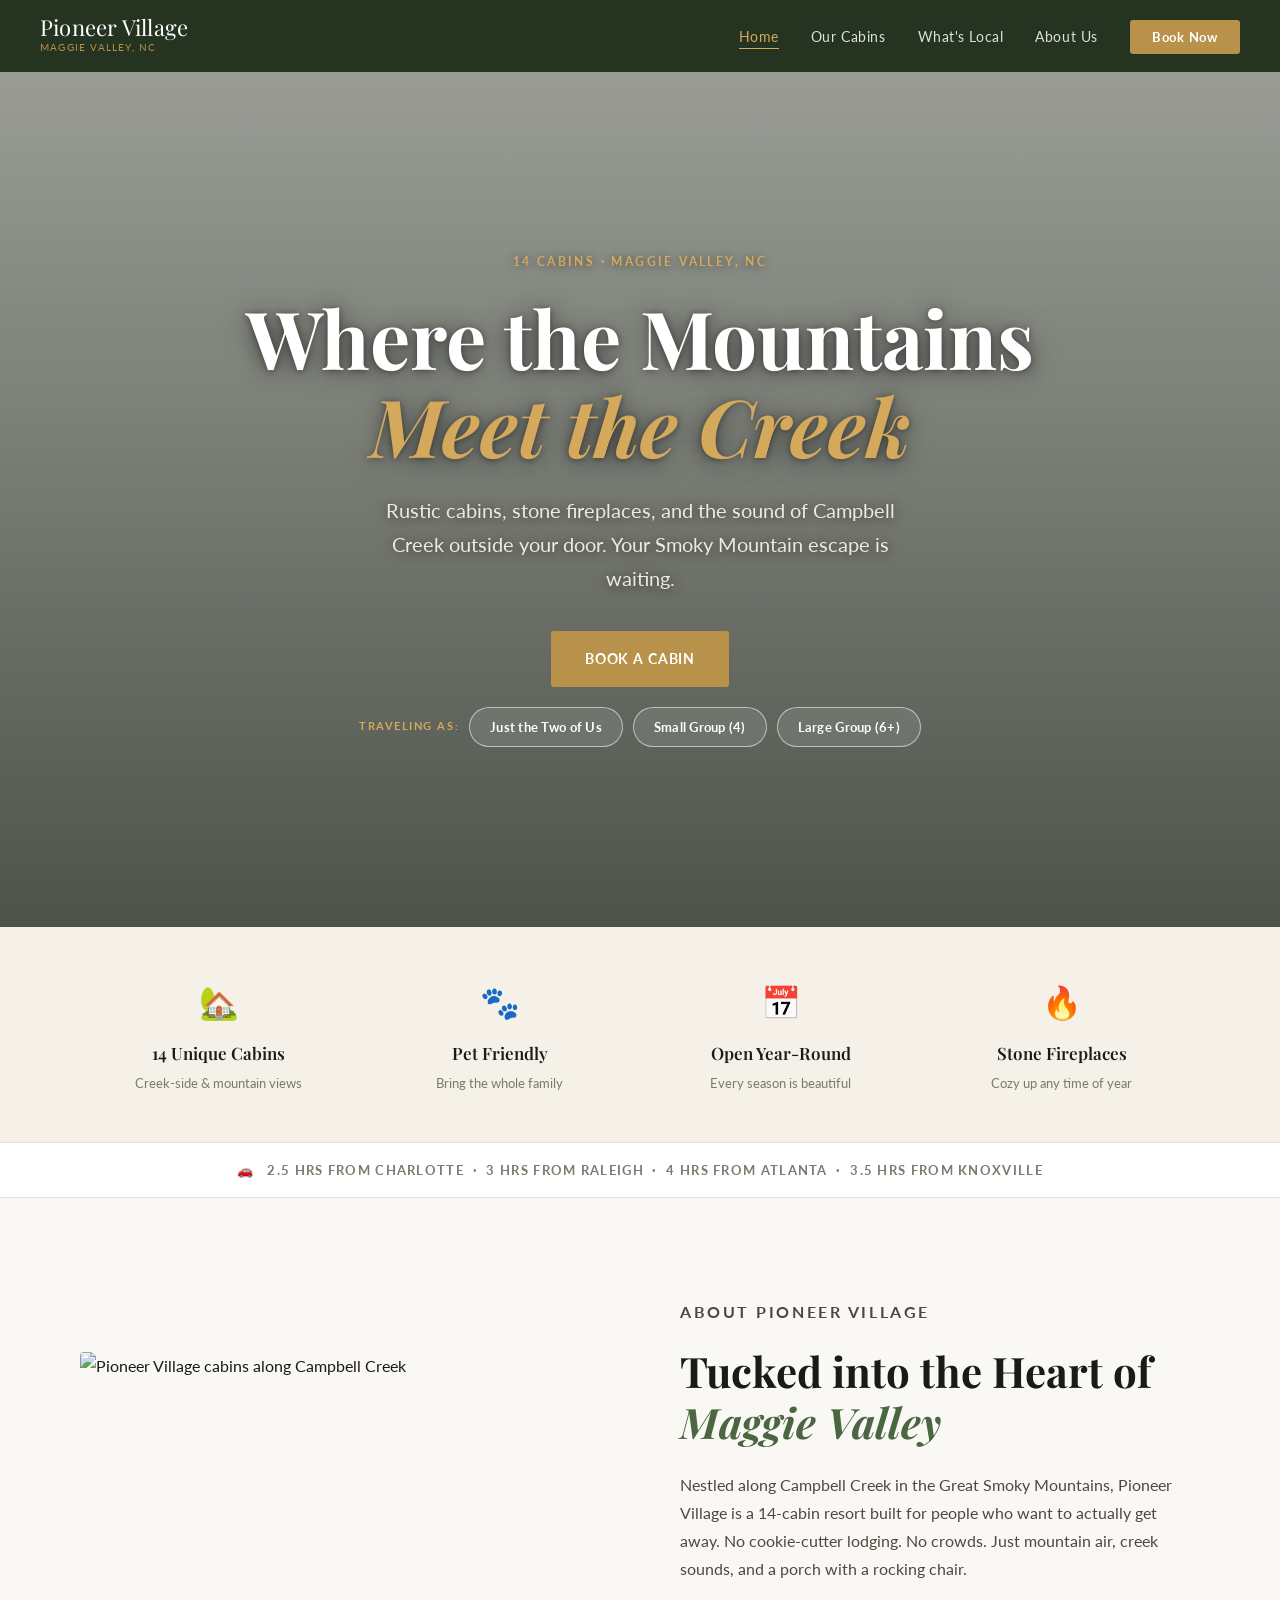
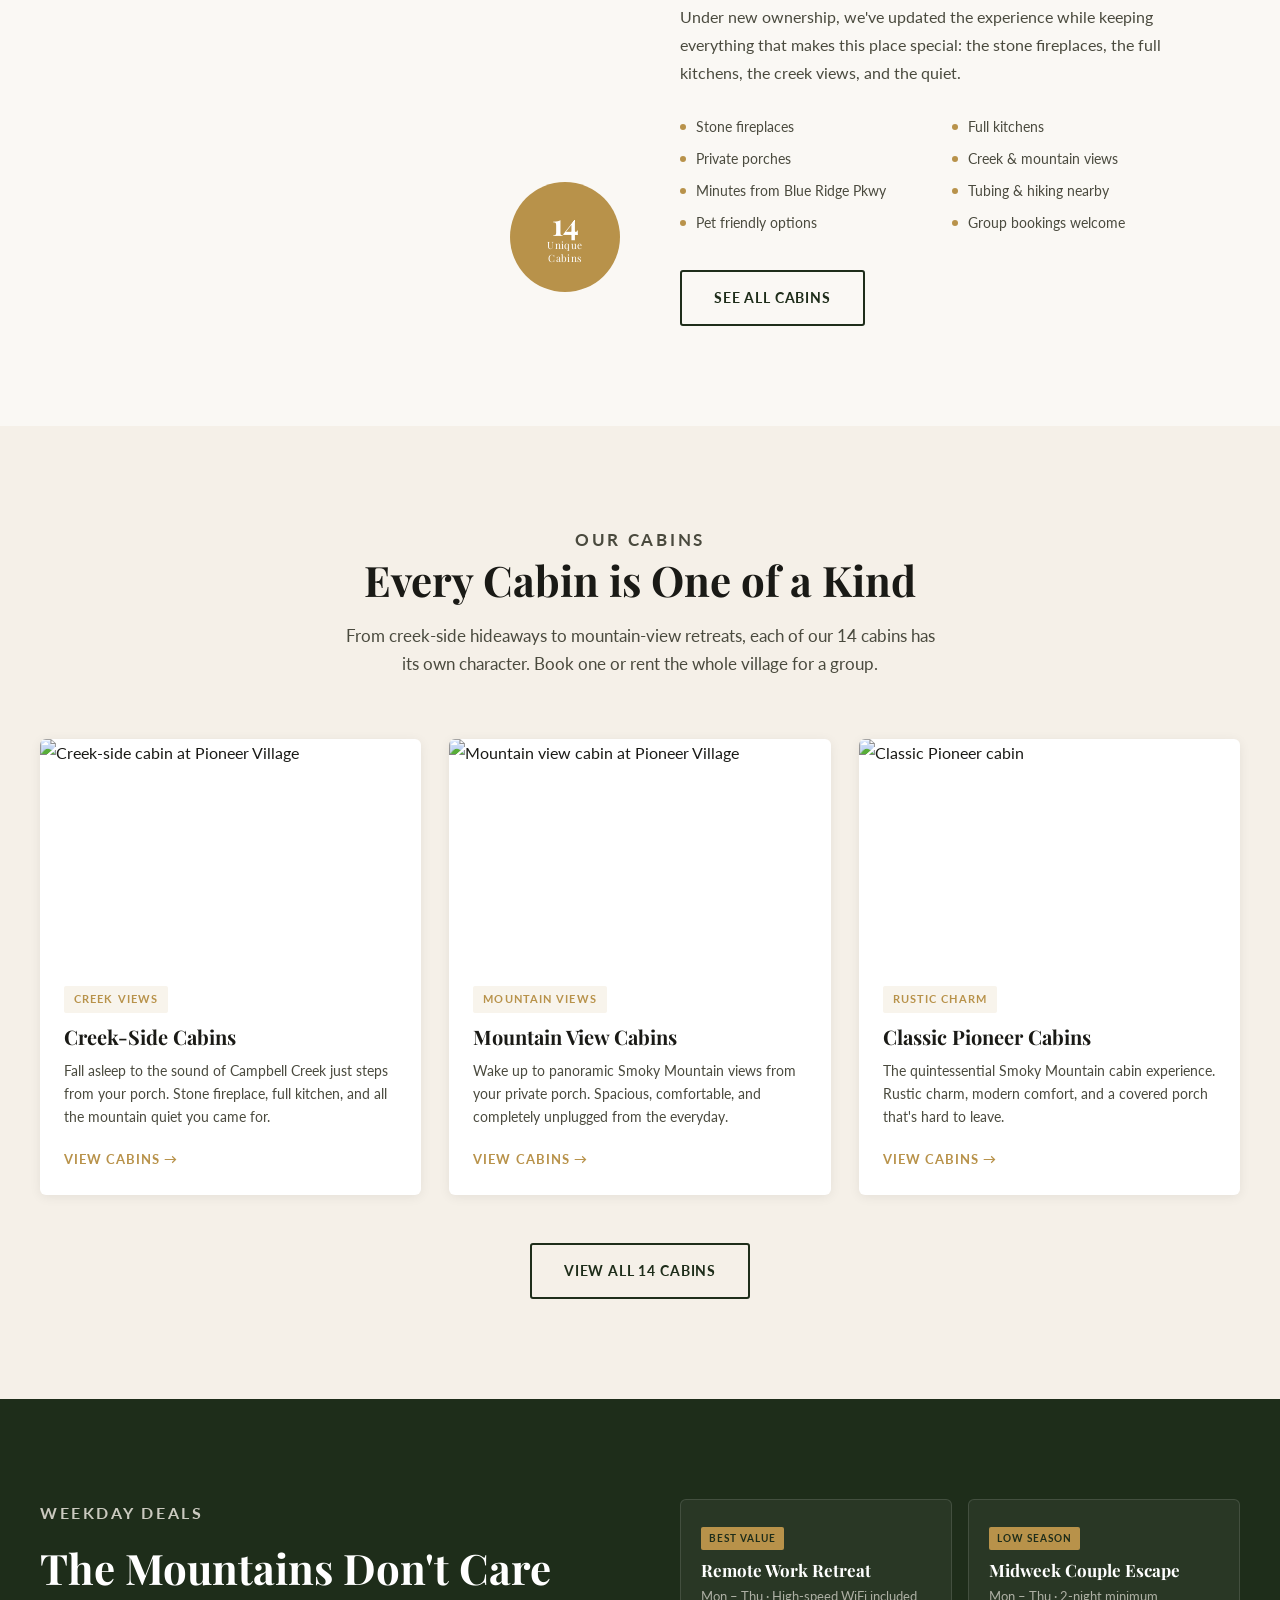
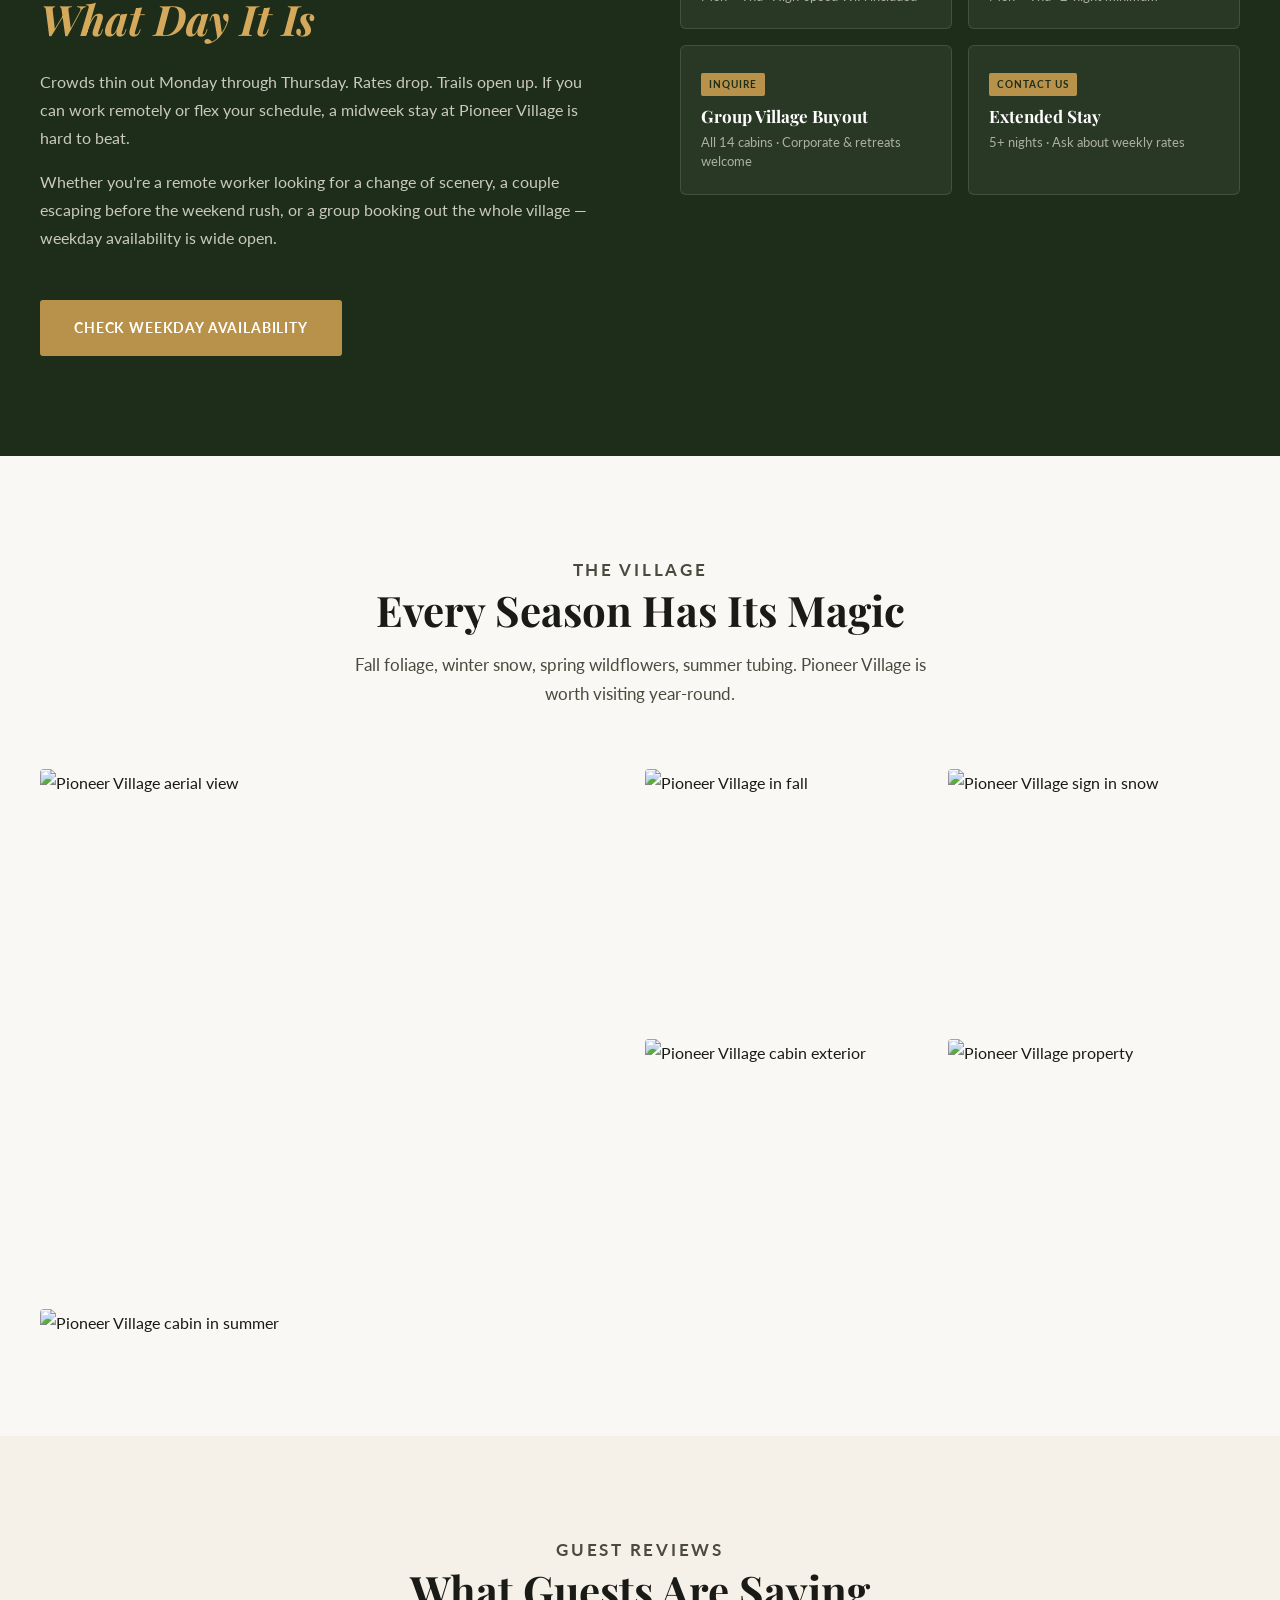
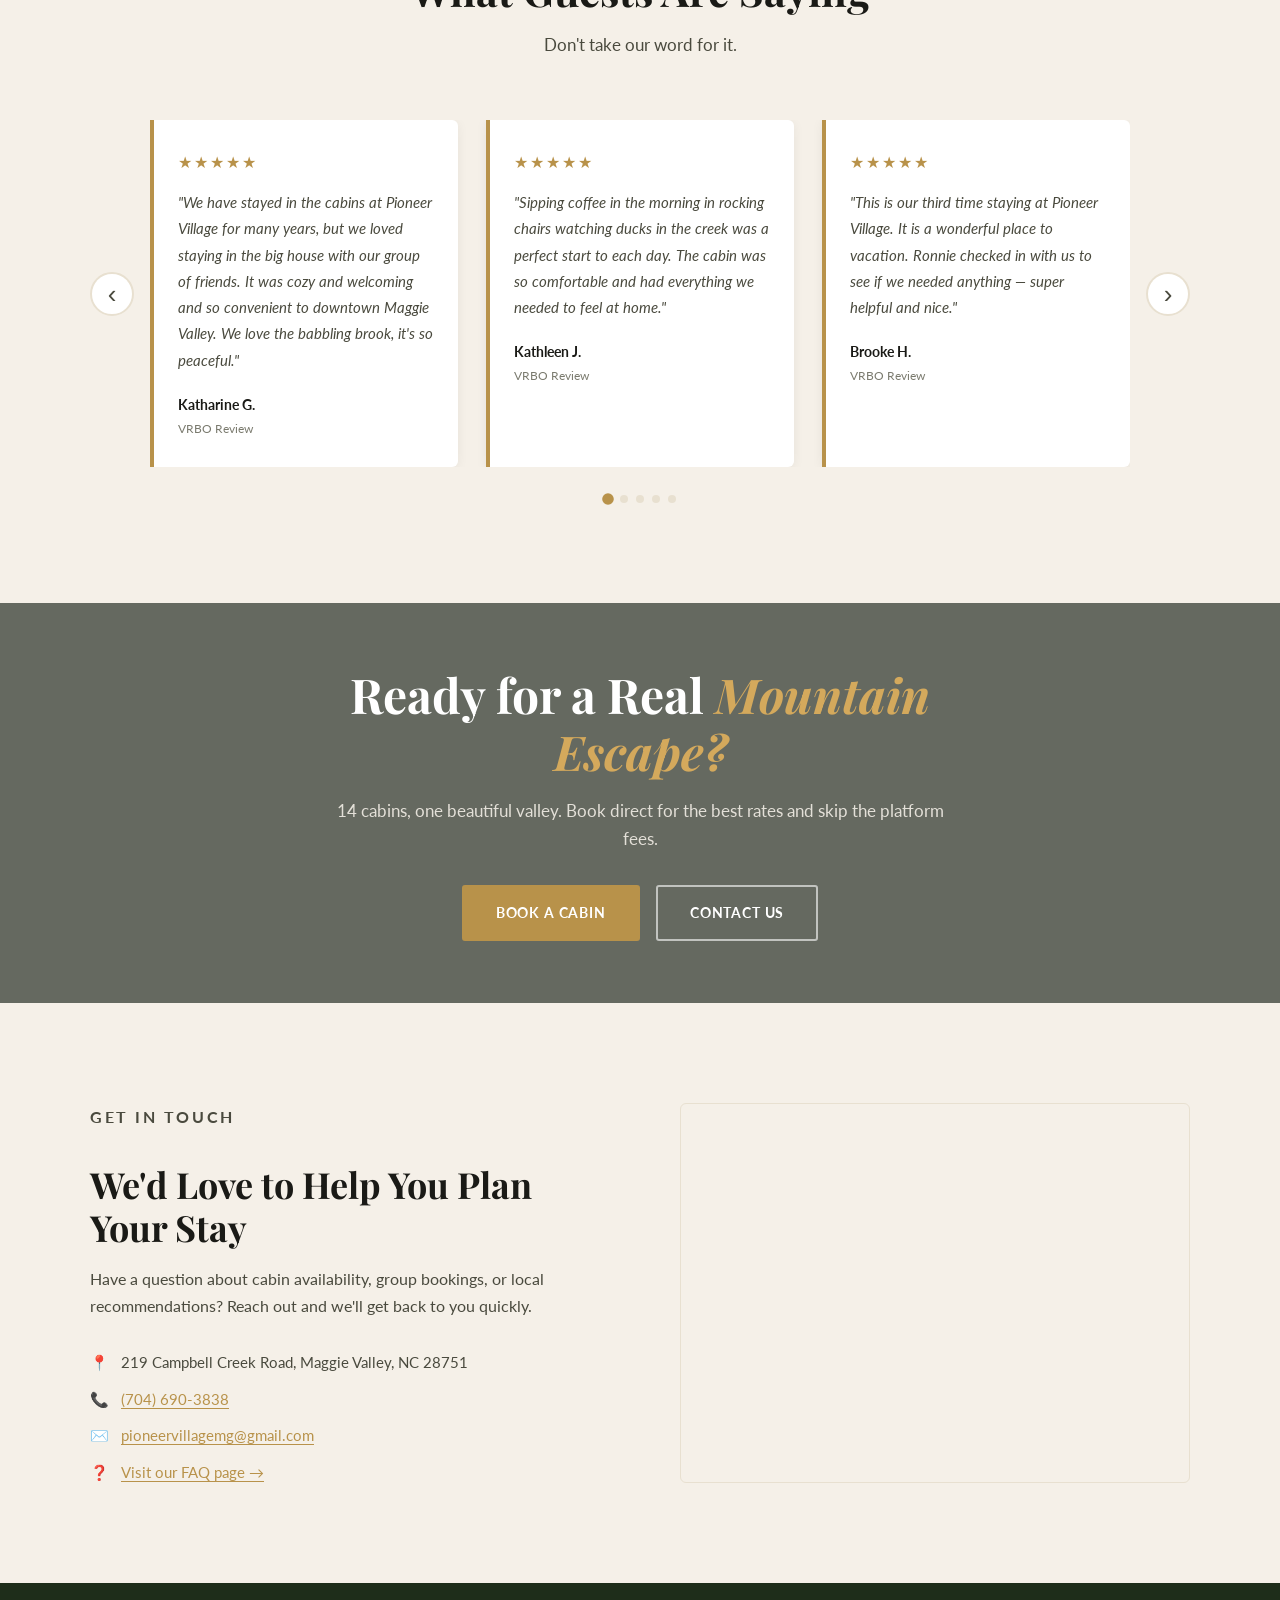
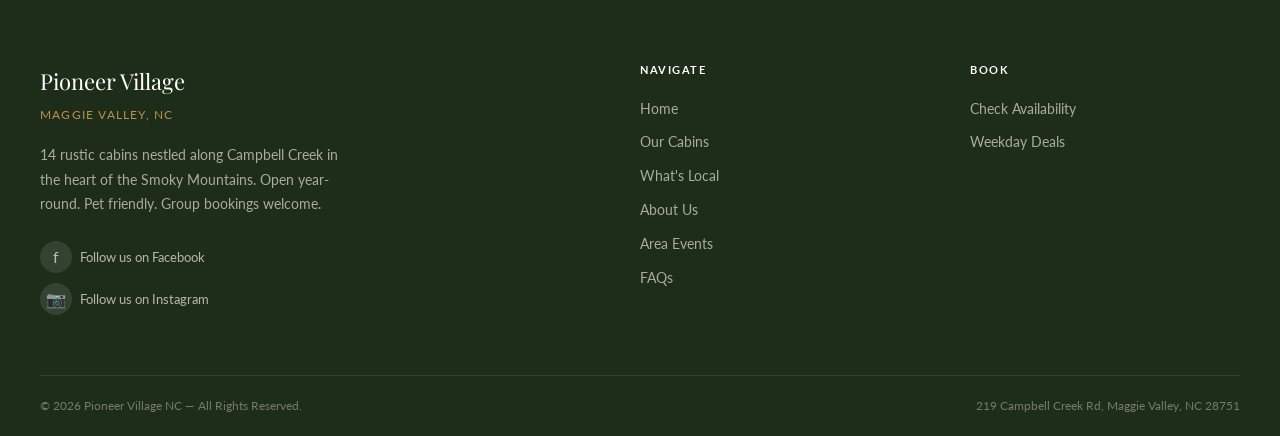
==== index.html @ dbddbe5e "Initial commit — Pioneer Village NC website" ====
<!DOCTYPE html>
<html lang="en">
<head>
  <meta charset="UTF-8" />
  <meta name="viewport" content="width=device-width, initial-scale=1.0" />
  <title>Pioneer Village NC — Cabin Rentals in Maggie Valley</title>
  <meta name="description" content="14 rustic cabins along Campbell Creek in Maggie Valley, NC. Stone fireplaces, mountain views, creek-side porches. Book direct on VRBO or Airbnb." />
  <link rel="icon" type="image/x-icon" href="favicon.ico" />
  <link rel="icon" type="image/png" sizes="32x32" href="favicon-32x32.png" />
  <link rel="apple-touch-icon" sizes="180x180" href="apple-touch-icon.png" />
  <link rel="stylesheet" href="styles.css" />
  <!-- Google tag (gtag.js) — GA4 + Google Ads -->
  <script async src="https://www.googletagmanager.com/gtag/js?id=G-9MSBNZR5S1"></script>
  <script>
    window.dataLayer = window.dataLayer || [];
    function gtag(){dataLayer.push(arguments);}
    gtag('js', new Date());
    gtag('config', 'G-9MSBNZR5S1');
    gtag('config', 'AW-533649878');
  </script>
  <!-- Meta Pixel -->
  <script>
    !function(f,b,e,v,n,t,s){if(f.fbq)return;n=f.fbq=function(){n.callMethod?
    n.callMethod.apply(n,arguments):n.queue.push(arguments)};if(!f._fbq)f._fbq=n;
    n.push=n;n.loaded=!0;n.version='2.0';n.queue=[];t=b.createElement(e);t.async=!0;
    t.src=v;s=b.getElementsByTagName(e)[0];s.parentNode.insertBefore(t,s)}
    (window,document,'script','https://connect.facebook.net/en_US/fbevents.js');
    fbq('init', '1702725637740990');
    fbq('track', 'PageView');
  </script>
  <noscript><img height="1" width="1" style="display:none" src="https://www.facebook.com/tr?id=1702725637740990&ev=PageView&noscript=1"/></noscript>
  <script type="application/ld+json">
  {
    "@context": "https://schema.org",
    "@type": "LodgingBusiness",
    "name": "Pioneer Village NC",
    "description": "14-cabin resort along Campbell Creek in the Smoky Mountains of Maggie Valley, North Carolina. Stone fireplaces, creek-side and mountain-view cabins, open year-round.",
    "url": "https://pioneervillagenc.com",
    "telephone": "+17046903838",
    "priceRange": "$$",
    "numberOfRooms": 14,
    "address": {
      "@type": "PostalAddress",
      "streetAddress": "219 Campbell Creek Road",
      "addressLocality": "Maggie Valley",
      "addressRegion": "NC",
      "postalCode": "28751",
      "addressCountry": "US"
    },
    "geo": {
      "@type": "GeoCoordinates",
      "latitude": 35.51223,
      "longitude": -83.10056
    },
    "sameAs": [
      "https://www.facebook.com/PioneerVlg/",
      "https://www.instagram.com/pioneervillagenc/"
    ]
  }
  </script>
  <style>
    /* ---- Reviews Carousel ---- */
    .reviews-carousel-outer {
      position: relative;
      display: flex;
      align-items: center;
      gap: 16px;
      margin-top: 48px;
    }
    .carousel-track-container {
      flex: 1;
      overflow: hidden;
    }
    .carousel-track {
      display: flex;
      gap: 28px;
      transition: transform 0.45s cubic-bezier(0.4, 0, 0.2, 1);
      will-change: transform;
      cursor: grab;
      user-select: none;
    }
    .carousel-track:active { cursor: grabbing; }
    /* Desktop: 3 cards visible — each card fills exactly 1/3 of the container minus 2 gaps */
    .carousel-track .review-card {
      flex: 0 0 calc((100% - 56px) / 3);
      min-width: 0;
    }

    /* ---- Hero filter pills ---- */
    .hero-filters {
      margin-top: 20px;
      display: flex;
      align-items: center;
      justify-content: center;
      gap: 10px;
      flex-wrap: wrap;
    }
    .hero-filter-label {
      font-family: 'Lato', sans-serif;
      font-size: 11px;
      font-weight: 700;
      text-transform: uppercase;
      letter-spacing: 0.14em;
      color: var(--gold-light);
      white-space: nowrap;
    }
    .hero-filter-btn {
      display: inline-block;
      font-family: 'Lato', sans-serif;
      font-size: 13px;
      font-weight: 700;
      color: #fff;
      background: rgba(255, 255, 255, 0.1);
      border: 1.5px solid rgba(255, 255, 255, 0.55);
      border-radius: 99px;
      padding: 8px 20px;
      text-decoration: none;
      letter-spacing: 0.02em;
      transition: background 0.2s, border-color 0.2s, box-shadow 0.2s, color 0.2s;
      backdrop-filter: blur(4px);
      white-space: nowrap;
    }
    .hero-filter-btn:hover {
      background: rgba(184, 146, 74, 0.28);
      border-color: var(--gold-light);
      box-shadow: 0 2px 14px rgba(184, 146, 74, 0.35);
      color: #fff;
    }
    .carousel-arrow {
      flex-shrink: 0;
      width: 44px;
      height: 44px;
      border-radius: 50%;
      border: 2px solid var(--stone);
      background: #fff;
      color: var(--text-mid);
      font-size: 26px;
      line-height: 1;
      cursor: pointer;
      display: flex;
      align-items: center;
      justify-content: center;
      transition: border-color 0.2s, color 0.2s, box-shadow 0.2s;
      padding: 0;
    }
    .carousel-arrow:hover {
      border-color: var(--gold);
      color: var(--gold);
      box-shadow: 0 2px 10px rgba(184,146,74,0.2);
    }
    .carousel-dots {
      display: flex;
      justify-content: center;
      gap: 8px;
      margin-top: 28px;
    }
    .carousel-dot {
      width: 8px;
      height: 8px;
      border-radius: 50%;
      background: var(--stone);
      border: none;
      cursor: pointer;
      padding: 0;
      transition: background 0.25s, transform 0.25s;
    }
    .carousel-dot.active {
      background: var(--gold);
      transform: scale(1.45);
    }
    @media (max-width: 768px) {
      .carousel-track .review-card {
        flex: 0 0 100%;
      }
      .carousel-arrow {
        width: 36px;
        height: 36px;
        font-size: 20px;
      }
    }
  </style>
</head>
<body>

  <!-- NAVIGATION -->
  <nav class="nav">
    <a href="index.html" class="nav-logo">
      <span class="nav-logo-name">Pioneer Village</span>
      <span class="nav-logo-sub">Maggie Valley, NC</span>
    </a>
    <button class="nav-hamburger" id="hamburger" aria-label="Toggle menu">
      <span></span><span></span><span></span>
    </button>
    <ul class="nav-links" id="nav-links">
      <li><a href="index.html" class="active">Home</a></li>
      <li><a href="our-cabins.html">Our Cabins</a></li>
      <li><a href="whats-local.html">What's Local</a></li>
      <li><a href="about-us.html">About Us</a></li>
      <li>
        <a href="our-cabins.html" class="nav-book-btn">Book Now</a>
      </li>
    </ul>
  </nav>

  <!-- SECTION 1: HERO -->
  <section class="hero">
    <div class="hero-bg" style="background-image: url('https://img1.wsimg.com/isteam/ip/b1d85c42-417b-4160-b510-30c57cd1ad48/IMG_3105.JPG');"></div>
    <div class="hero-overlay"></div>
    <div class="hero-content">
      <p class="hero-eyebrow">14 Cabins · Maggie Valley, NC</p>
      <h1>Where the Mountains<br><em>Meet the Creek</em></h1>
      <p class="hero-sub">Rustic cabins, stone fireplaces, and the sound of Campbell Creek outside your door. Your Smoky Mountain escape is waiting.</p>
      <div class="btn-group" style="justify-content:center;">
        <a href="our-cabins.html" class="btn btn-gold">Book a Cabin</a>
      </div>
      <div class="hero-filters">
        <span class="hero-filter-label">Traveling as:</span>
        <a href="our-cabins.html?guests=2" class="hero-filter-btn">Just the Two of Us</a>
        <a href="our-cabins.html?guests=4" class="hero-filter-btn">Small Group (4)</a>
        <a href="our-cabins.html?guests=6" class="hero-filter-btn">Large Group (6+)</a>
      </div>
    </div>
  </section>

  <!-- SECTION 2: TRUST BAR -->
  <section class="trust-bar">
    <div class="trust-bar-inner">
      <div class="trust-item">
        <div class="trust-item-icon">🏡</div>
        <div class="trust-item-title">14 Unique Cabins</div>
        <div class="trust-item-sub">Creek-side &amp; mountain views</div>
      </div>
      <div class="trust-item">
        <div class="trust-item-icon">🐾</div>
        <div class="trust-item-title">Pet Friendly</div>
        <div class="trust-item-sub">Bring the whole family</div>
      </div>
      <div class="trust-item">
        <div class="trust-item-icon">📅</div>
        <div class="trust-item-title">Open Year-Round</div>
        <div class="trust-item-sub">Every season is beautiful</div>
      </div>
      <div class="trust-item">
        <div class="trust-item-icon">🔥</div>
        <div class="trust-item-title">Stone Fireplaces</div>
        <div class="trust-item-sub">Cozy up any time of year</div>
      </div>
    </div>
  </section>

  <!-- DRIVING DISTANCE CALLOUT -->
  <div style="background:#fff;border-top:1px solid var(--stone);border-bottom:1px solid var(--stone);padding:16px 24px;text-align:center;">
    <p style="font-family:'Lato',sans-serif;font-size:13px;font-weight:700;letter-spacing:0.1em;text-transform:uppercase;color:var(--text-light);">
      🚗 &nbsp; 2.5 hrs from Charlotte &nbsp;·&nbsp; 3 hrs from Raleigh &nbsp;·&nbsp; 4 hrs from Atlanta &nbsp;·&nbsp; 3.5 hrs from Knoxville
    </p>
  </div>

  <!-- SECTION 3: ABOUT / INTRO -->
  <section>
    <div class="about-section">
      <div class="about-img-wrap">
        <img src="https://img1.wsimg.com/isteam/ip/b1d85c42-417b-4160-b510-30c57cd1ad48/20220830_133452.JPG/:/cr=t:13.52%25,l:0%25,w:84.75%25,h:84.75%25/rs=w:600,h:600,cg:true,m"
             alt="Pioneer Village cabins along Campbell Creek" loading="lazy" />
        <div class="about-badge">
          <span class="about-badge-num">14</span>
          <span class="about-badge-label">Unique<br>Cabins</span>
        </div>
      </div>
      <div class="about-text">
        <p class="section-label">About Pioneer Village</p>
        <h2>Tucked into the Heart of <em>Maggie Valley</em></h2>
        <p>Nestled along Campbell Creek in the Great Smoky Mountains, Pioneer Village is a 14-cabin resort built for people who want to actually get away. No cookie-cutter lodging. No crowds. Just mountain air, creek sounds, and a porch with a rocking chair.</p>
        <p>Under new ownership, we've updated the experience while keeping everything that makes this place special: the stone fireplaces, the full kitchens, the creek views, and the quiet.</p>
        <div class="amenity-grid">
          <div class="amenity-item"><span class="amenity-dot"></span>Stone fireplaces</div>
          <div class="amenity-item"><span class="amenity-dot"></span>Full kitchens</div>
          <div class="amenity-item"><span class="amenity-dot"></span>Private porches</div>
          <div class="amenity-item"><span class="amenity-dot"></span>Creek &amp; mountain views</div>
          <div class="amenity-item"><span class="amenity-dot"></span>Minutes from Blue Ridge Pkwy</div>
          <div class="amenity-item"><span class="amenity-dot"></span>Tubing &amp; hiking nearby</div>
          <div class="amenity-item"><span class="amenity-dot"></span>Pet friendly options</div>
          <div class="amenity-item"><span class="amenity-dot"></span>Group bookings welcome</div>
        </div>
        <a href="our-cabins.html" class="btn btn-outline-dark">See All Cabins</a>
      </div>
    </div>
  </section>

  <!-- SECTION 4: CABINS PREVIEW -->
  <section class="cabins-preview">
    <div class="cabins-preview-inner">
      <div class="section-header">
        <p class="section-label">Our Cabins</p>
        <h2>Every Cabin is One of a Kind</h2>
        <p>From creek-side hideaways to mountain-view retreats, each of our 14 cabins has its own character. Book one or rent the whole village for a group.</p>
      </div>
      <div class="cabin-cards-grid">
        <div class="cabin-card">
          <img class="cabin-card-img" src="https://img1.wsimg.com/isteam/ip/b1d85c42-417b-4160-b510-30c57cd1ad48/Cabin_209.JPG/:/rs=w:370,cg:true,m" alt="Creek-side cabin at Pioneer Village" loading="lazy" />
          <div class="cabin-card-body">
            <span class="cabin-card-tag">Creek Views</span>
            <h3>Creek-Side Cabins</h3>
            <p>Fall asleep to the sound of Campbell Creek just steps from your porch. Stone fireplace, full kitchen, and all the mountain quiet you came for.</p>
            <a href="our-cabins.html" class="cabin-card-link">View Cabins →</a>
          </div>
        </div>
        <div class="cabin-card">
          <img class="cabin-card-img" src="https://img1.wsimg.com/isteam/ip/b1d85c42-417b-4160-b510-30c57cd1ad48/cabin_205_20mountins_20pic.JPG/:/rs=w:370,cg:true,m" alt="Mountain view cabin at Pioneer Village" loading="lazy" />
          <div class="cabin-card-body">
            <span class="cabin-card-tag">Mountain Views</span>
            <h3>Mountain View Cabins</h3>
            <p>Wake up to panoramic Smoky Mountain views from your private porch. Spacious, comfortable, and completely unplugged from the everyday.</p>
            <a href="our-cabins.html" class="cabin-card-link">View Cabins →</a>
          </div>
        </div>
        <div class="cabin-card">
          <img class="cabin-card-img" src="https://img1.wsimg.com/isteam/ip/b1d85c42-417b-4160-b510-30c57cd1ad48/cabin_2012_20from_20website.JPG/:/rs=w:370,cg:true,m" alt="Classic Pioneer cabin" loading="lazy" />
          <div class="cabin-card-body">
            <span class="cabin-card-tag">Rustic Charm</span>
            <h3>Classic Pioneer Cabins</h3>
            <p>The quintessential Smoky Mountain cabin experience. Rustic charm, modern comfort, and a covered porch that's hard to leave.</p>
            <a href="our-cabins.html" class="cabin-card-link">View Cabins →</a>
          </div>
        </div>
      </div>
      <div class="text-center">
        <a href="our-cabins.html" class="btn btn-outline-dark">View All 14 Cabins</a>
      </div>
    </div>
  </section>

  <!-- SECTION 5: WEEKDAY DEALS -->
  <section class="weekday-section" id="weekday">
    <div class="weekday-inner">
      <div class="weekday-text">
        <p class="section-label">Weekday Deals</p>
        <h2>The Mountains Don't Care <em>What Day It Is</em></h2>
        <p>Crowds thin out Monday through Thursday. Rates drop. Trails open up. If you can work remotely or flex your schedule, a midweek stay at Pioneer Village is hard to beat.</p>
        <p>Whether you're a remote worker looking for a change of scenery, a couple escaping before the weekend rush, or a group booking out the whole village — weekday availability is wide open.</p>
        <a href="https://www.vrbo.com/vacation-rentals/usa/nc/maggie-valley?utm_source=website&utm_medium=referral&utm_campaign=weekday_deal"
           class="btn btn-gold mt-32" target="_blank" rel="noopener" style="margin-top:32px;">Check Weekday Availability</a>
      </div>
      <div class="weekday-cards">
        <div class="weekday-card">
          <div class="weekday-card-badge">Best Value</div>
          <h4>Remote Work Retreat</h4>
          <p>Mon – Thu · High-speed WiFi included</p>
        </div>
        <div class="weekday-card">
          <div class="weekday-card-badge">Low Season</div>
          <h4>Midweek Couple Escape</h4>
          <p>Mon – Thu · 2-night minimum</p>
        </div>
        <div class="weekday-card">
          <div class="weekday-card-badge">Inquire</div>
          <h4>Group Village Buyout</h4>
          <p>All 14 cabins · Corporate &amp; retreats welcome</p>
        </div>
        <div class="weekday-card">
          <div class="weekday-card-badge">Contact Us</div>
          <h4>Extended Stay</h4>
          <p>5+ nights · Ask about weekly rates</p>
        </div>
      </div>
    </div>
  </section>

  <!-- SECTION 6: GALLERY -->
  <section class="gallery-section">
    <div class="gallery-inner">
      <div class="section-header">
        <p class="section-label">The Village</p>
        <h2>Every Season Has Its Magic</h2>
        <p>Fall foliage, winter snow, spring wildflowers, summer tubing. Pioneer Village is worth visiting year-round.</p>
      </div>
      <div class="gallery-grid">
        <div class="gallery-item gallery-item-large">
          <img src="https://img1.wsimg.com/isteam/ip/b1d85c42-417b-4160-b510-30c57cd1ad48/PV_20website_20pic.JPG/:/rs=w:740,cg:true,m" alt="Pioneer Village aerial view" loading="lazy" />
        </div>
        <div class="gallery-item">
          <img src="https://img1.wsimg.com/isteam/ip/b1d85c42-417b-4160-b510-30c57cd1ad48/PV_20in_20the_20fall.JPG/:/rs=w:370,cg:true,m" alt="Pioneer Village in fall" loading="lazy" />
        </div>
        <div class="gallery-item">
          <img src="https://img1.wsimg.com/isteam/ip/b1d85c42-417b-4160-b510-30c57cd1ad48/pv_20sign_20snow.JPG/:/rs=w:370,cg:true,m" alt="Pioneer Village sign in snow" loading="lazy" />
        </div>
        <div class="gallery-item">
          <img src="https://img1.wsimg.com/isteam/ip/b1d85c42-417b-4160-b510-30c57cd1ad48/IMG_8444.JPG/:/rs=w:370,cg:true,m" alt="Pioneer Village cabin exterior" loading="lazy" />
        </div>
        <div class="gallery-item">
          <img src="https://img1.wsimg.com/isteam/ip/b1d85c42-417b-4160-b510-30c57cd1ad48/pv.jpg/:/cr=t:0%25,l:0%25,w:100%25,h:100%25/rs=w:370,cg:true" alt="Pioneer Village property" loading="lazy" />
        </div>
        <div class="gallery-item">
          <img src="https://img1.wsimg.com/isteam/ip/b1d85c42-417b-4160-b510-30c57cd1ad48/20220830_133511.JPG/:/rs=w:370,cg:true,m" alt="Pioneer Village cabin in summer" loading="lazy" />
        </div>
      </div>
    </div>
  </section>

  <!-- SECTION 7: REVIEWS -->
  <section class="reviews-section" id="reviews-carousel">
    <div style="max-width:1100px;margin:0 auto;">
      <div class="section-header">
        <p class="section-label">Guest Reviews</p>
        <h2>What Guests Are Saying</h2>
        <p>Don't take our word for it.</p>
      </div>

      <!-- Carousel -->
      <div class="reviews-carousel-outer">
        <button class="carousel-arrow carousel-prev" aria-label="Previous reviews">&#8249;</button>
        <div class="carousel-track-container">
          <div class="carousel-track">

            <div class="review-card">
              <div class="review-stars">★★★★★</div>
              <p class="review-text">"We have stayed in the cabins at Pioneer Village for many years, but we loved staying in the big house with our group of friends. It was cozy and welcoming and so convenient to downtown Maggie Valley. We love the babbling brook, it's so peaceful."</p>
              <div class="review-author">Katharine G.</div>
              <div class="review-source">VRBO Review</div>
            </div>

            <div class="review-card">
              <div class="review-stars">★★★★★</div>
              <p class="review-text">"Sipping coffee in the morning in rocking chairs watching ducks in the creek was a perfect start to each day. The cabin was so comfortable and had everything we needed to feel at home."</p>
              <div class="review-author">Kathleen J.</div>
              <div class="review-source">VRBO Review</div>
            </div>

            <div class="review-card">
              <div class="review-stars">★★★★★</div>
              <p class="review-text">"This is our third time staying at Pioneer Village. It is a wonderful place to vacation. Ronnie checked in with us to see if we needed anything — super helpful and nice."</p>
              <div class="review-author">Brooke H.</div>
              <div class="review-source">VRBO Review</div>
            </div>

            <div class="review-card">
              <div class="review-stars">★★★★★</div>
              <p class="review-text">"Absolutely perfect mountain getaway. The fireplace crackled all evening and we could hear the creek right from our porch. Woke up to mountain fog drifting through the trees — it felt like a dream. We'll be back every fall."</p>
              <div class="review-author">Michael T.</div>
              <div class="review-source">Airbnb Review</div>
            </div>

            <div class="review-card">
              <div class="review-stars">★★★★★</div>
              <p class="review-text">"We booked two cabins for a family trip and couldn't have been happier. The kids loved exploring the creek and the adults loved the rocking chairs and mountain views. Maggie Valley is a gem and Pioneer Village is the perfect place to stay."</p>
              <div class="review-author">Sarah W.</div>
              <div class="review-source">Google Review</div>
            </div>

            <div class="review-card">
              <div class="review-stars">★★★★★</div>
              <p class="review-text">"Stayed here for a long weekend with my partner and it exceeded every expectation. The cabin was cozy and well-equipped, the stone fireplace was everything we hoped for, and being steps from the creek made it feel completely removed from everyday life."</p>
              <div class="review-author">James R.</div>
              <div class="review-source">Airbnb Review</div>
            </div>

            <div class="review-card">
              <div class="review-stars">★★★★★</div>
              <p class="review-text">"Pioneer Village is the hidden gem of Maggie Valley. We've tried other places nearby but keep coming back here. The mountain views from the porch in the morning are unbeatable, and the location is perfect for exploring the Blue Ridge Parkway."</p>
              <div class="review-author">Linda M.</div>
              <div class="review-source">Google Review</div>
            </div>

          </div><!-- /.carousel-track -->
        </div><!-- /.carousel-track-container -->
        <button class="carousel-arrow carousel-next" aria-label="Next reviews">&#8250;</button>
      </div><!-- /.reviews-carousel-outer -->

      <div class="carousel-dots" role="tablist" aria-label="Review slides"></div>
    </div>
  </section>

  <!-- SECTION 8: FULL-BLEED CTA BANNER -->
  <section class="cta-banner">
    <div class="cta-banner-bg" style="background-image: url('https://img1.wsimg.com/isteam/ip/b1d85c42-417b-4160-b510-30c57cd1ad48/PV_20in_20the_20fall.JPG');"></div>
    <div class="cta-banner-overlay"></div>
    <div class="cta-banner-content">
      <h2>Ready for a Real <em>Mountain Escape?</em></h2>
      <p>14 cabins, one beautiful valley. Book direct for the best rates and skip the platform fees.</p>
      <div class="btn-group" style="justify-content:center;">
        <a href="https://www.vrbo.com/vacation-rentals/usa/nc/maggie-valley?utm_source=website&utm_medium=referral&utm_campaign=direct_booking"
           class="btn btn-gold" target="_blank" rel="noopener">Book a Cabin</a>
        <a href="about-us.html" class="btn btn-outline">Contact Us</a>
      </div>
    </div>
  </section>

  <!-- SECTION 9: CONTACT STRIP -->
  <section class="contact-strip">
    <div class="contact-strip-inner">
      <div class="contact-info">
        <p class="section-label">Get In Touch</p>
        <h2>We'd Love to Help You Plan Your Stay</h2>
        <p>Have a question about cabin availability, group bookings, or local recommendations? Reach out and we'll get back to you quickly.</p>
        <ul class="contact-details">
          <li>
            <span>📍</span>
            <span>219 Campbell Creek Road, Maggie Valley, NC 28751</span>
          </li>
          <li>
            <span>📞</span>
            <span><a href="tel:+17046903838">(704) 690-3838</a></span>
          </li>
          <li>
            <span>✉️</span>
            <span><a href="mailto:pioneervillagemg@gmail.com">pioneervillagemg@gmail.com</a></span>
          </li>
          <li>
            <span>❓</span>
            <span><a href="about-us.html#faq">Visit our FAQ page →</a></span>
          </li>
        </ul>
      </div>
      <div class="contact-map">
        <iframe
          src="https://www.google.com/maps/embed?pb=!1m18!1m12!1m3!1d3248.723!2d-83.10056!3d35.51223!2m3!1f0!2f0!3f0!3m2!1i1024!2i768!4f13.1!3m3!1m2!1s0x88598a41c3a2addf%3A0x5a76f69c0fdbf4f0!2s219+Campbell+Creek+Rd%2C+Maggie+Valley%2C+NC+28751!5e0!3m2!1sen!2sus!4v1234567890"
          allowfullscreen="" loading="lazy" referrerpolicy="no-referrer-when-downgrade" title="Pioneer Village location map"></iframe>
      </div>
    </div>
  </section>

  <!-- FOOTER -->
  <footer class="footer">
    <div class="footer-inner">
      <div class="footer-brand">
        <div class="footer-brand-name">Pioneer Village</div>
        <div class="footer-brand-sub">Maggie Valley, NC</div>
        <p class="footer-brand-desc">14 rustic cabins nestled along Campbell Creek in the heart of the Smoky Mountains. Open year-round. Pet friendly. Group bookings welcome.</p>
        <div style="display:flex;flex-direction:column;gap:10px;">
          <a href="https://www.facebook.com/PioneerVlg/" class="footer-fb-link" target="_blank" rel="noopener">
            <span class="footer-fb-icon">f</span>
            Follow us on Facebook
          </a>
          <a href="https://www.instagram.com/pioneervillagenc/" class="footer-fb-link" target="_blank" rel="noopener">
            <span class="footer-fb-icon">📷</span>
            Follow us on Instagram
          </a>
        </div>
      </div>
      <div class="footer-col">
        <h4>Navigate</h4>
        <ul>
          <li><a href="index.html">Home</a></li>
          <li><a href="our-cabins.html">Our Cabins</a></li>
          <li><a href="whats-local.html">What's Local</a></li>
          <li><a href="about-us.html">About Us</a></li>
          <li><a href="events.html">Area Events</a></li>
          <li><a href="about-us.html#faq">FAQs</a></li>
        </ul>
      </div>
      <div class="footer-col">
        <h4>Book</h4>
        <ul>
          <li><a href="our-cabins.html">Check Availability</a></li>
          <li><a href="index.html#weekday">Weekday Deals</a></li>
        </ul>
      </div>
    </div>
    <div class="footer-bottom">
      <span>© 2026 Pioneer Village NC — All Rights Reserved.</span>
      <span>219 Campbell Creek Rd, Maggie Valley, NC 28751</span>
    </div>
  </footer>

  <script>
    // ---- Hamburger nav ----
    const hamburger = document.getElementById('hamburger');
    const navLinks = document.getElementById('nav-links');
    hamburger.addEventListener('click', () => {
      hamburger.classList.toggle('open');
      navLinks.classList.toggle('open');
    });

    // ---- Reviews Carousel ----
    (function () {
      const section   = document.getElementById('reviews-carousel');
      const track     = section.querySelector('.carousel-track');
      const cards     = Array.from(track.querySelectorAll('.review-card'));
      const prevBtn   = section.querySelector('.carousel-prev');
      const nextBtn   = section.querySelector('.carousel-next');
      const dotsWrap  = section.querySelector('.carousel-dots');
      const TOTAL     = cards.length; // 7
      const GAP       = 28;           // matches CSS gap

      let currentIndex = 0;
      let autoTimer    = null;

      function visibleCount() {
        return window.innerWidth <= 768 ? 1 : 3;
      }

      function maxIndex() {
        return TOTAL - visibleCount();
      }

      // Distance to slide one step: card width + one gap
      function slideAmount() {
        return cards[0].offsetWidth + GAP;
      }

      // Build dots from scratch (needed on resize since count may change)
      function buildDots() {
        dotsWrap.innerHTML = '';
        const count = maxIndex() + 1;
        for (let i = 0; i < count; i++) {
          const btn = document.createElement('button');
          btn.className = 'carousel-dot';
          btn.setAttribute('aria-label', 'Slide ' + (i + 1));
          btn.addEventListener('click', function () { goTo(i); resetAuto(); });
          dotsWrap.appendChild(btn);
        }
      }

      function syncDots() {
        dotsWrap.querySelectorAll('.carousel-dot').forEach(function (d, i) {
          d.classList.toggle('active', i === currentIndex);
        });
      }

      // Wrapping goTo — always stays in [0, maxIndex()]
      function goTo(i) {
        var max = maxIndex();
        // Modulo wrap (handles negative)
        currentIndex = ((i % (max + 1)) + (max + 1)) % (max + 1);
        track.style.transform = 'translateX(-' + (currentIndex * slideAmount()) + 'px)';
        syncDots();
      }

      function next() { goTo(currentIndex + 1); }
      function prev() { goTo(currentIndex - 1); }

      function startAuto() {
        autoTimer = setInterval(next, 5000);
      }

      function resetAuto() {
        clearInterval(autoTimer);
        startAuto();
      }

      // Arrow clicks
      nextBtn.addEventListener('click', function () { next(); resetAuto(); });
      prevBtn.addEventListener('click', function () { prev(); resetAuto(); });

      // Touch / mouse drag
      var dragStartX = null;
      var dragging   = false;

      function dragStart(x) { dragStartX = x; dragging = false; }
      function dragMove(x) {
        if (dragStartX === null) return;
        if (Math.abs(x - dragStartX) > 6) dragging = true;
      }
      function dragEnd(x) {
        if (dragStartX === null) return;
        var delta = x - dragStartX;
        dragStartX = null;
        if (Math.abs(delta) < 40) return;
        if (delta < 0) next(); else prev();
        resetAuto();
      }

      // Touch events
      track.addEventListener('touchstart',  function (e) { dragStart(e.touches[0].clientX); }, { passive: true });
      track.addEventListener('touchmove',   function (e) { dragMove(e.touches[0].clientX); },  { passive: true });
      track.addEventListener('touchend',    function (e) { dragEnd(e.changedTouches[0].clientX); });

      // Mouse drag events
      track.addEventListener('mousedown',   function (e) { dragStart(e.clientX); });
      track.addEventListener('mousemove',   function (e) { dragMove(e.clientX); });
      track.addEventListener('mouseup',     function (e) { dragEnd(e.clientX); });
      track.addEventListener('mouseleave',  function ()  { dragStartX = null; });
      // Prevent links from firing on a drag
      track.addEventListener('click',       function (e) { if (dragging) { e.preventDefault(); dragging = false; } });

      // Pause on hover
      section.addEventListener('mouseenter', function () { clearInterval(autoTimer); });
      section.addEventListener('mouseleave', startAuto);

      // Recalculate on resize (dot count + slide amount may change)
      var resizeTimer;
      window.addEventListener('resize', function () {
        clearTimeout(resizeTimer);
        resizeTimer = setTimeout(function () {
          var clamped = Math.min(currentIndex, maxIndex());
          buildDots();
          goTo(clamped);
        }, 150);
      });

      // Init
      buildDots();
      goTo(0);
      startAuto();
    })();
  </script>

  <script>
    // Fire conversion events when a visitor clicks any VRBO or Airbnb booking link
    document.querySelectorAll('a[href*="vrbo.com"], a[href*="airbnb.com"]').forEach(function(el) {
      el.addEventListener('click', function() {
        if (typeof fbq === 'function') fbq('track', 'InitiateCheckout');
        if (typeof gtag === 'function') gtag('event', 'begin_checkout');
      });
    });
  </script>

</body>
</html>
---- styles.css ----
/* ============================================================
   Pioneer Village — Shared Stylesheet
   ============================================================ */

@import url('https://fonts.googleapis.com/css2?family=Playfair+Display:ital,wght@0,400;0,600;0,700;1,400;1,600&family=Lato:wght@300;400;700&display=swap');

/* ---- Variables ---- */
:root {
  --forest:     #1e2d1a;
  --forest-mid: #2e4228;
  --sage:       #4a6741;
  --cream:      #f5f0e8;
  --stone:      #e8e0d0;
  --warm-white: #faf8f4;
  --gold:       #b8924a;
  --gold-light: #d4a95c;
  --text:       #1a1a16;
  --text-mid:   #4a4a3e;
  --text-light: #7a7a6e;
}

/* ---- Reset & Base ---- */
*, *::before, *::after { box-sizing: border-box; margin: 0; padding: 0; }

html { scroll-behavior: smooth; }

/* ---- WordPress wrapper reset ---- */
/* Blank Canvas (and WordPress core) nest content inside multiple divs that
   carry max-width, padding, and float constraints. Force them all out of the way. */
html {
  margin-top: 0 !important; /* overrides the 32px admin-bar offset WP injects */
}
#page, .site, #content, .site-content,
#primary, .content-area, .site-main,
#main, article, .entry-content, .entry-wrap, .hentry,
#wrapper, .col-full, .container, .wp-block-group__inner-container {
  margin: 0 !important;
  padding: 0 !important;
  max-width: 100% !important;
  width: 100% !important;
  float: none !important;
}

body {
  font-family: 'Lato', sans-serif;
  background-color: var(--warm-white);
  color: var(--text);
  line-height: 1.7;
  font-size: 16px;
}

img { max-width: 100%; display: block; }

a { color: inherit; text-decoration: none; }

h1, h2, h3, h4 {
  font-family: 'Playfair Display', serif;
  line-height: 1.2;
}

/* ---- Navigation ---- */
.nav {
  position: sticky;
  top: 0;
  z-index: 1000;
  background: rgba(30, 45, 26, 0.97);
  height: 72px;
  display: flex;
  align-items: center;
  padding: 0 40px;
  justify-content: space-between;
  backdrop-filter: blur(6px);
}

.nav-logo {
  display: flex;
  flex-direction: column;
  gap: 1px;
}

.nav-logo-name {
  font-family: 'Playfair Display', serif;
  font-size: 22px;
  color: #fff;
  line-height: 1;
  letter-spacing: 0.01em;
}

.nav-logo-sub {
  font-family: 'Lato', sans-serif;
  font-size: 10px;
  color: var(--gold);
  text-transform: uppercase;
  letter-spacing: 0.12em;
}

.nav-links {
  display: flex;
  align-items: center;
  gap: 32px;
  list-style: none;
}

.nav-links a {
  font-family: 'Lato', sans-serif;
  font-size: 14px;
  color: rgba(255,255,255,0.85);
  letter-spacing: 0.04em;
  transition: color 0.2s;
  position: relative;
}

.nav-links a:hover,
.nav-links a.active {
  color: var(--gold-light);
}

.nav-links a.active::after {
  content: '';
  position: absolute;
  bottom: -4px;
  left: 0; right: 0;
  height: 1px;
  background: var(--gold-light);
}

.nav-book-btn {
  background: var(--gold) !important;
  color: #fff !important;
  padding: 9px 22px !important;
  border-radius: 3px;
  font-weight: 700 !important;
  font-size: 13px !important;
  letter-spacing: 0.06em !important;
  transition: background 0.2s !important;
}

.nav-book-btn:hover { background: var(--gold-light) !important; }
.nav-book-btn::after { display: none !important; }

/* Hamburger */
.nav-hamburger {
  display: none;
  flex-direction: column;
  gap: 5px;
  cursor: pointer;
  background: none;
  border: none;
  padding: 4px;
}

.nav-hamburger span {
  display: block;
  width: 24px;
  height: 2px;
  background: #fff;
  transition: all 0.25s;
}

.nav-hamburger.open span:nth-child(1) { transform: translateY(7px) rotate(45deg); }
.nav-hamburger.open span:nth-child(2) { opacity: 0; }
.nav-hamburger.open span:nth-child(3) { transform: translateY(-7px) rotate(-45deg); }

/* ---- Section Shared ---- */
.section-label {
  font-family: 'Lato', sans-serif;
  font-size: 11px;
  font-weight: 700;
  text-transform: uppercase;
  letter-spacing: 0.16em;
  color: var(--gold);
  margin-bottom: 14px;
}

.section-intro {
  max-width: 780px;
  margin: 0 auto;
  text-align: center;
  padding: 64px 32px 56px;
}

.section-intro-ornament {
  display: flex;
  align-items: center;
  justify-content: center;
  gap: 14px;
  margin-bottom: 32px;
}
.section-intro-ornament::before,
.section-intro-ornament::after {
  content: '';
  width: 64px;
  height: 1px;
  background: var(--gold);
  opacity: 0.55;
}
.section-intro-ornament span {
  width: 7px;
  height: 7px;
  border-radius: 50%;
  background: var(--gold);
  opacity: 0.8;
}

.section-intro-lead {
  font-family: 'Playfair Display', serif;
  font-size: clamp(20px, 2.4vw, 24px);
  font-style: italic;
  color: var(--text);
  line-height: 1.5;
  margin-bottom: 18px;
}

.section-intro-body {
  font-family: 'Lato', sans-serif;
  font-size: 17px;
  color: var(--text-mid);
  line-height: 1.8;
  margin-bottom: 28px;
}

.section-intro-notice {
  display: inline-flex;
  align-items: center;
  gap: 10px;
  background: var(--cream);
  border: 1px solid var(--stone);
  border-left: 3px solid var(--gold);
  border-radius: 4px;
  padding: 11px 20px;
  font-family: 'Lato', sans-serif;
  font-size: 13px;
  font-weight: 700;
  color: var(--gold);
  letter-spacing: 0.03em;
}

/* ---- Buttons ---- */
.btn {
  display: inline-block;
  font-family: 'Lato', sans-serif;
  font-size: 14px;
  font-weight: 700;
  letter-spacing: 0.06em;
  text-transform: uppercase;
  padding: 14px 32px;
  border-radius: 3px;
  cursor: pointer;
  transition: all 0.2s;
  border: 2px solid transparent;
}

.btn-gold {
  background: var(--gold);
  color: #fff;
  border-color: var(--gold);
}

.btn-gold:hover {
  background: var(--gold-light);
  border-color: var(--gold-light);
}

.btn-outline {
  background: transparent;
  color: #fff;
  border-color: rgba(255,255,255,0.6);
}

.btn-outline:hover {
  background: rgba(255,255,255,0.12);
  border-color: #fff;
}

.btn-outline-dark {
  background: transparent;
  color: var(--forest);
  border-color: var(--forest);
}

.btn-outline-dark:hover {
  background: var(--forest);
  color: #fff;
}

.btn-group {
  display: flex;
  gap: 16px;
  flex-wrap: wrap;
}

/* ---- Hero (Full Page) ---- */
.hero {
  position: relative;
  height: 95vh;
  min-height: 600px;
  display: flex;
  align-items: center;
  justify-content: center;
  text-align: center;
  overflow: hidden;
}

.hero-bg {
  position: absolute;
  inset: 0;
  background-size: cover;
  background-position: center;
  animation: heroZoom 12s ease-out forwards;
}

@keyframes heroZoom {
  from { transform: scale(1.08); }
  to   { transform: scale(1); }
}

.hero-overlay {
  position: absolute;
  inset: 0;
  background: linear-gradient(
    to bottom,
    rgba(10,18,8,0.40) 0%,
    rgba(10,18,8,0.52) 40%,
    rgba(10,18,8,0.72) 100%
  );
}

.hero-content {
  position: relative;
  z-index: 2;
  max-width: 840px;
  padding: 0 24px;
}

.hero-eyebrow {
  font-family: 'Lato', sans-serif;
  font-size: 12px;
  font-weight: 700;
  text-transform: uppercase;
  letter-spacing: 0.2em;
  color: var(--gold-light);
  margin-bottom: 20px;
  text-shadow: 0 1px 8px rgba(0,0,0,0.6);
}

.hero h1 {
  font-size: clamp(42px, 7vw, 80px);
  color: #fff;
  margin-bottom: 24px;
  line-height: 1.1;
  text-shadow: 0 2px 24px rgba(0,0,0,0.55), 0 1px 6px rgba(0,0,0,0.4);
}

.hero h1 em {
  font-style: italic;
  color: var(--gold-light);
}

.hero-sub {
  font-family: 'Lato', sans-serif;
  font-weight: 400;
  font-size: clamp(16px, 2vw, 20px);
  color: rgba(245,240,232,0.95);
  max-width: 560px;
  margin: 0 auto 36px;
  line-height: 1.7;
  text-shadow: 0 1px 12px rgba(0,0,0,0.55);
}

/* ---- Page Hero (60vh) ---- */
.page-hero {
  position: relative;
  height: 60vh;
  min-height: 400px;
  display: flex;
  align-items: center;
  justify-content: center;
  text-align: center;
  overflow: hidden;
}

.page-hero-bg {
  position: absolute;
  inset: 0;
  background-size: cover;
  background-position: center;
}

.page-hero-overlay {
  position: absolute;
  inset: 0;
  background: rgba(10,18,8,0.55);
}

.page-hero-content {
  position: relative;
  z-index: 2;
  max-width: 760px;
  padding: 0 24px;
}

.page-hero-content h1 {
  font-size: clamp(34px, 6vw, 62px);
  color: #fff;
  margin: 12px 0 16px;
}

.page-hero-content p {
  font-family: 'Lato', sans-serif;
  font-weight: 300;
  font-size: 18px;
  color: rgba(245,240,232,0.88);
}

/* ---- Trust Bar ---- */
.trust-bar {
  background: var(--cream);
  padding: 48px 40px;
}

.trust-bar-inner {
  max-width: 1100px;
  margin: 0 auto;
  display: grid;
  grid-template-columns: repeat(4, 1fr);
  gap: 24px;
  text-align: center;
}

.trust-item-icon {
  font-size: 32px;
  margin-bottom: 10px;
}

.trust-item-title {
  font-family: 'Playfair Display', serif;
  font-size: 17px;
  font-weight: 600;
  color: var(--text);
  margin-bottom: 4px;
}

.trust-item-sub {
  font-size: 13px;
  color: var(--text-light);
}

/* ---- Two-Column About ---- */
.about-section {
  padding: 100px 40px;
  max-width: 1200px;
  margin: 0 auto;
  display: grid;
  grid-template-columns: 1fr 1fr;
  gap: 80px;
  align-items: center;
}

.about-img-wrap {
  position: relative;
}

.about-img-wrap img {
  width: 100%;
  height: 520px;
  object-fit: cover;
  border-radius: 4px;
}

.about-badge {
  position: absolute;
  bottom: -20px;
  right: -20px;
  width: 110px;
  height: 110px;
  background: var(--gold);
  border-radius: 50%;
  display: flex;
  flex-direction: column;
  align-items: center;
  justify-content: center;
  text-align: center;
  color: #fff;
  font-family: 'Playfair Display', serif;
}

.about-badge-num {
  font-size: 30px;
  font-weight: 700;
  line-height: 1;
}

.about-badge-label {
  font-size: 10px;
  font-weight: 400;
  line-height: 1.3;
  letter-spacing: 0.04em;
}

.about-text h2 {
  font-size: clamp(28px, 4vw, 42px);
  color: var(--text);
  margin-bottom: 24px;
}

.about-text h2 em {
  font-style: italic;
  color: var(--sage);
}

.about-text p {
  color: var(--text-mid);
  margin-bottom: 20px;
  font-size: 16px;
  line-height: 1.75;
}

.amenity-grid {
  display: grid;
  grid-template-columns: 1fr 1fr;
  gap: 8px 24px;
  margin: 28px 0 36px;
}

.amenity-item {
  display: flex;
  align-items: center;
  gap: 10px;
  font-size: 14px;
  color: var(--text-mid);
}

.amenity-dot {
  width: 6px;
  height: 6px;
  background: var(--gold);
  border-radius: 50%;
  flex-shrink: 0;
}

/* ---- Cabin Preview Section ---- */
.cabins-preview {
  background: var(--cream);
  padding: 100px 40px;
}

.cabins-preview-inner {
  max-width: 1200px;
  margin: 0 auto;
}

.section-header {
  text-align: center;
  margin-bottom: 60px;
}

.section-header h2 {
  font-size: clamp(28px, 4vw, 42px);
  color: var(--text);
  margin-bottom: 16px;
}

.section-header p {
  font-size: 17px;
  color: var(--text-mid);
  max-width: 600px;
  margin: 0 auto;
  line-height: 1.7;
}

.cabin-cards-grid {
  display: grid;
  grid-template-columns: repeat(3, 1fr);
  gap: 28px;
  margin-bottom: 48px;
}

.cabin-card {
  background: #fff;
  border-radius: 6px;
  overflow: hidden;
  box-shadow: 0 2px 12px rgba(0,0,0,0.07);
  transition: transform 0.25s ease, box-shadow 0.25s ease;
}

.cabin-card:hover {
  transform: translateY(-6px);
  box-shadow: 0 12px 32px rgba(0,0,0,0.13);
}

.cabin-card-img {
  width: 100%;
  height: 220px;
  object-fit: cover;
}

.cabin-card-body {
  padding: 24px;
}

.cabin-card-tag {
  display: inline-block;
  font-size: 11px;
  font-weight: 700;
  text-transform: uppercase;
  letter-spacing: 0.1em;
  color: var(--gold);
  background: rgba(184,146,74,0.1);
  padding: 4px 10px;
  border-radius: 2px;
  margin-bottom: 12px;
}

.cabin-card-body h3 {
  font-family: 'Playfair Display', serif;
  font-size: 20px;
  color: var(--text);
  margin-bottom: 10px;
}

.cabin-card-body p {
  font-size: 14px;
  color: var(--text-mid);
  line-height: 1.65;
  margin-bottom: 16px;
}

.cabin-card-link {
  font-size: 13px;
  font-weight: 700;
  text-transform: uppercase;
  letter-spacing: 0.08em;
  color: var(--gold);
  transition: color 0.2s;
}

.cabin-card-link:hover { color: var(--sage); }

/* ---- Full Cabin Cards (Cabins Page) ---- */
.cabin-full-card {
  background: #fff;
  border-radius: 6px;
  overflow: hidden;
  box-shadow: 0 2px 16px rgba(0,0,0,0.08);
  transition: transform 0.25s ease, box-shadow 0.25s ease;
  display: flex;
  flex-direction: column;
}

.cabin-full-card:hover {
  transform: translateY(-6px);
  box-shadow: 0 14px 36px rgba(0,0,0,0.14);
}

.cabin-full-card-img {
  width: 100%;
  height: 220px;
  object-fit: cover;
}

.cabin-full-card-body {
  padding: 24px;
  display: flex;
  flex-direction: column;
  flex: 1;
}

.cabin-full-card-body .btn {
  margin-top: auto;
}

.cabin-full-card-number {
  font-size: 11px;
  font-weight: 700;
  text-transform: uppercase;
  letter-spacing: 0.12em;
  color: var(--gold);
  margin-bottom: 6px;
}

.cabin-full-card-body h3 {
  font-family: 'Playfair Display', serif;
  font-size: 20px;
  color: var(--text);
  margin-bottom: 8px;
}

.cabin-beds {
  font-size: 13px;
  color: var(--text-light);
  margin-bottom: 14px;
  font-weight: 700;
  letter-spacing: 0.04em;
}

.cabin-features {
  list-style: none;
  display: flex;
  flex-wrap: wrap;
  gap: 6px;
  margin-bottom: 20px;
}

.cabin-features li {
  font-size: 12px;
  background: var(--cream);
  color: var(--text-mid);
  padding: 4px 10px;
  border-radius: 2px;
  border: 1px solid var(--stone);
}

.cabin-card-renovation {
  background: var(--forest);
  border-radius: 6px;
  overflow: hidden;
  display: flex;
  align-items: center;
  justify-content: center;
  min-height: 340px;
  text-align: center;
  padding: 32px;
}

.cabin-card-renovation-inner {
  color: rgba(255,255,255,0.7);
}

.cabin-card-renovation-inner h3 {
  font-family: 'Playfair Display', serif;
  font-size: 20px;
  color: rgba(255,255,255,0.5);
  margin-bottom: 10px;
}

.cabin-card-renovation-inner p {
  font-size: 14px;
  line-height: 1.6;
}

.renovation-label {
  font-size: 11px;
  font-weight: 700;
  text-transform: uppercase;
  letter-spacing: 0.12em;
  color: var(--gold);
  margin-bottom: 12px;
}

/* ---- Weekday Deals ---- */
.weekday-section {
  background: var(--forest);
  padding: 100px 40px;
}

.weekday-inner {
  max-width: 1200px;
  margin: 0 auto;
  display: grid;
  grid-template-columns: 1fr 1fr;
  gap: 80px;
  align-items: start;
}

.weekday-text h2 {
  font-size: clamp(28px, 4vw, 42px);
  color: #fff;
  margin-bottom: 24px;
}

.weekday-text h2 em {
  font-style: italic;
  color: var(--gold-light);
}

.weekday-text p {
  color: rgba(245,240,232,0.8);
  font-size: 16px;
  line-height: 1.75;
  margin-bottom: 16px;
}

.weekday-cards {
  display: grid;
  grid-template-columns: 1fr 1fr;
  gap: 16px;
}

.weekday-card {
  background: rgba(255,255,255,0.05);
  border: 1px solid rgba(255,255,255,0.12);
  border-radius: 6px;
  padding: 22px 20px;
  position: relative;
  transition: background 0.2s;
}

.weekday-card:hover { background: rgba(255,255,255,0.09); }

.weekday-card-badge {
  display: inline-block;
  font-size: 10px;
  font-weight: 700;
  text-transform: uppercase;
  letter-spacing: 0.1em;
  color: var(--forest);
  background: var(--gold);
  padding: 3px 8px;
  border-radius: 2px;
  margin-bottom: 10px;
}

.weekday-card h4 {
  font-family: 'Playfair Display', serif;
  font-size: 17px;
  color: #fff;
  margin-bottom: 6px;
}

.weekday-card p {
  font-size: 13px;
  color: rgba(245,240,232,0.65);
  line-height: 1.5;
}

/* ---- Gallery ---- */
.gallery-section {
  padding: 100px 40px;
}

.gallery-inner {
  max-width: 1200px;
  margin: 0 auto;
}

.gallery-grid {
  display: grid;
  grid-template-columns: repeat(4, 1fr);
  grid-template-rows: repeat(2, 260px);
  gap: 10px;
  margin-top: 48px;
}

.gallery-item {
  overflow: hidden;
  border-radius: 4px;
}

.gallery-item img {
  width: 100%;
  height: 100%;
  object-fit: cover;
  transition: transform 0.4s ease;
}

.gallery-item:hover img { transform: scale(1.04); }

.gallery-item-large {
  grid-column: 1 / 3;
  grid-row: 1 / 3;
}

/* ---- Reviews ---- */
.reviews-section {
  background: var(--cream);
  padding: 100px 40px;
}

.reviews-grid {
  max-width: 1100px;
  margin: 0 auto;
  display: grid;
  grid-template-columns: repeat(3, 1fr);
  gap: 28px;
  margin-top: 48px;
}

.review-card {
  background: #fff;
  border-left: 4px solid var(--gold);
  border-radius: 0 6px 6px 0;
  padding: 28px 24px;
  box-shadow: 0 2px 12px rgba(0,0,0,0.06);
}

.review-stars {
  color: var(--gold);
  font-size: 16px;
  margin-bottom: 14px;
  letter-spacing: 2px;
}

.review-text {
  font-size: 15px;
  color: var(--text-mid);
  line-height: 1.75;
  font-style: italic;
  margin-bottom: 20px;
}

.review-author {
  font-weight: 700;
  font-size: 14px;
  color: var(--text);
}

.review-source {
  font-size: 12px;
  color: var(--text-light);
  margin-top: 2px;
}

/* ---- CTA Banner ---- */
.cta-banner {
  position: relative;
  height: 400px;
  display: flex;
  align-items: center;
  justify-content: center;
  text-align: center;
  overflow: hidden;
}

.cta-banner-bg {
  position: absolute;
  inset: 0;
  background-size: cover;
  background-position: center;
}

.cta-banner-overlay {
  position: absolute;
  inset: 0;
  background: rgba(10,18,8,0.62);
}

.cta-banner-content {
  position: relative;
  z-index: 2;
  max-width: 680px;
  padding: 0 24px;
}

.cta-banner-content h2 {
  font-size: clamp(28px, 4.5vw, 48px);
  color: #fff;
  margin-bottom: 16px;
}

.cta-banner-content h2 em {
  font-style: italic;
  color: var(--gold-light);
}

.cta-banner-content p {
  font-size: 17px;
  color: rgba(245,240,232,0.88);
  margin-bottom: 32px;
  line-height: 1.65;
}

/* ---- Contact Strip ---- */
.contact-strip {
  background: var(--cream);
  padding: 100px 40px;
}

.contact-strip-inner {
  max-width: 1100px;
  margin: 0 auto;
  display: grid;
  grid-template-columns: 1fr 1fr;
  gap: 80px;
  align-items: start;
}

.contact-info h2 {
  font-size: clamp(24px, 3.5vw, 36px);
  color: var(--text);
  margin-bottom: 16px;
}

.contact-info > p {
  font-size: 16px;
  color: var(--text-mid);
  line-height: 1.7;
  margin-bottom: 32px;
}

.contact-details {
  list-style: none;
  display: flex;
  flex-direction: column;
  gap: 14px;
}

.contact-details li {
  display: flex;
  align-items: flex-start;
  gap: 12px;
  font-size: 15px;
  color: var(--text-mid);
  line-height: 1.5;
}

.contact-details li a {
  color: var(--gold);
  text-decoration: underline;
  text-underline-offset: 3px;
}

.contact-details li a:hover { color: var(--sage); }

.contact-map {
  width: 100%;
  height: 380px;
  border-radius: 6px;
  overflow: hidden;
  border: 1px solid var(--stone);
}

.contact-map iframe {
  width: 100%;
  height: 100%;
  border: 0;
}

/* ---- Footer ---- */
.footer {
  background: var(--forest);
  padding: 80px 40px 0;
  color: rgba(245,240,232,0.75);
  font-size: 14px;
  line-height: 1.7;
}

.footer-inner {
  max-width: 1200px;
  margin: 0 auto;
  display: grid;
  grid-template-columns: 2fr 1fr 1fr;
  gap: 60px;
  padding-bottom: 60px;
  border-bottom: 1px solid rgba(255,255,255,0.1);
}

.footer-brand-name {
  font-family: 'Playfair Display', serif;
  font-size: 22px;
  color: #fff;
  margin-bottom: 4px;
}

.footer-brand-sub {
  font-size: 12px;
  color: var(--gold);
  text-transform: uppercase;
  letter-spacing: 0.1em;
  margin-bottom: 18px;
}

.footer-brand-desc {
  font-size: 14px;
  color: rgba(245,240,232,0.65);
  line-height: 1.75;
  max-width: 320px;
  margin-bottom: 24px;
}

.footer-fb-link {
  display: inline-flex;
  align-items: center;
  gap: 8px;
  color: rgba(245,240,232,0.7);
  font-size: 13px;
  transition: color 0.2s;
}

.footer-fb-link:hover { color: var(--gold-light); }

.footer-fb-icon {
  width: 32px;
  height: 32px;
  background: rgba(255,255,255,0.1);
  border-radius: 50%;
  display: flex;
  align-items: center;
  justify-content: center;
  font-size: 16px;
  transition: background 0.2s;
}

.footer-fb-link:hover .footer-fb-icon { background: rgba(255,255,255,0.18); }

.footer-col h4 {
  font-family: 'Lato', sans-serif;
  font-size: 11px;
  font-weight: 700;
  text-transform: uppercase;
  letter-spacing: 0.14em;
  color: #fff;
  margin-bottom: 20px;
}

.footer-col ul {
  list-style: none;
  display: flex;
  flex-direction: column;
  gap: 10px;
}

.footer-col ul a {
  color: rgba(245,240,232,0.65);
  font-size: 14px;
  transition: color 0.2s;
}

.footer-col ul a:hover { color: var(--gold-light); }

.footer-bottom {
  max-width: 1200px;
  margin: 0 auto;
  padding: 20px 0;
  display: flex;
  justify-content: space-between;
  align-items: center;
  font-size: 12px;
  color: rgba(245,240,232,0.4);
}

/* ---- Attractions Page ---- */
.attractions-intro {
  background: var(--cream);
}

.attraction-section {
  padding: 80px 40px;
  max-width: 1100px;
  margin: 0 auto;
}

.attraction-section.bg-white {
  max-width: 100%;
  background: var(--warm-white);
  padding: 80px 40px;
}

.attraction-section.bg-white .attraction-section-inner {
  max-width: 1100px;
  margin: 0 auto;
}

.attraction-section h2 {
  font-size: clamp(26px, 4vw, 38px);
  color: var(--text);
  margin-bottom: 48px;
  text-align: center;
}

.attraction-items {
  display: grid;
  grid-template-columns: repeat(2, 1fr);
  gap: 32px;
}

.attraction-item {
  display: flex;
  gap: 20px;
  align-items: flex-start;
}

.attraction-icon {
  font-size: 28px;
  flex-shrink: 0;
  margin-top: 4px;
}

.attraction-item h3 {
  font-family: 'Playfair Display', serif;
  font-size: 20px;
  color: var(--text);
  margin-bottom: 8px;
}

.attraction-item p {
  font-size: 15px;
  color: var(--text-mid);
  line-height: 1.7;
  margin-bottom: 6px;
}

.attraction-distance {
  font-size: 12px;
  font-weight: 700;
  text-transform: uppercase;
  letter-spacing: 0.08em;
  color: var(--gold);
}

/* Events */
.events-section {
  background: var(--cream);
  padding: 80px 40px;
}

.events-section-inner {
  max-width: 1100px;
  margin: 0 auto;
}

.events-section h2 {
  font-size: clamp(26px, 4vw, 38px);
  color: var(--text);
  margin-bottom: 12px;
  text-align: center;
}

.events-subtext {
  text-align: center;
  color: var(--text-light);
  font-size: 15px;
  margin-bottom: 48px;
}

.events-grid {
  display: grid;
  grid-template-columns: repeat(3, 1fr);
  gap: 24px;
}

.event-card {
  background: #fff;
  border-radius: 6px;
  padding: 28px 24px;
  box-shadow: 0 2px 10px rgba(0,0,0,0.06);
}

.event-icon { font-size: 26px; margin-bottom: 12px; }

.event-card h3 {
  font-family: 'Playfair Display', serif;
  font-size: 18px;
  color: var(--text);
  margin-bottom: 10px;
}

.event-card p {
  font-size: 14px;
  color: var(--text-mid);
  line-height: 1.65;
  margin-bottom: 14px;
}

.event-when {
  font-size: 12px;
  font-weight: 700;
  text-transform: uppercase;
  letter-spacing: 0.08em;
  color: var(--gold);
}

/* Dining */
.dining-section {
  padding: 80px 40px;
  max-width: 1100px;
  margin: 0 auto;
}

.dining-section h2 {
  font-size: clamp(26px, 4vw, 38px);
  color: var(--text);
  margin-bottom: 16px;
}

.dining-section > p {
  font-size: 16px;
  color: var(--text-mid);
  max-width: 680px;
  line-height: 1.75;
  margin-bottom: 40px;
}

.dining-boxes {
  display: grid;
  grid-template-columns: repeat(3, 1fr);
  gap: 24px;
}

.dining-box {
  background: var(--cream);
  border-radius: 6px;
  padding: 28px 22px;
  border: 1px solid var(--stone);
}

.dining-box-icon { font-size: 26px; margin-bottom: 12px; }

.dining-box h4 {
  font-family: 'Lato', sans-serif;
  font-size: 13px;
  font-weight: 700;
  text-transform: uppercase;
  letter-spacing: 0.1em;
  color: var(--gold);
  margin-bottom: 8px;
}

.dining-box p {
  font-size: 14px;
  color: var(--text-mid);
  line-height: 1.65;
}

/* ---- About Page ---- */
.about-page-section {
  padding: 100px 40px;
  max-width: 1200px;
  margin: 0 auto;
  display: grid;
  grid-template-columns: 1fr 1fr;
  gap: 80px;
  align-items: center;
}

.about-page-section h2 {
  font-size: clamp(28px, 4vw, 40px);
  color: var(--text);
  margin-bottom: 24px;
}

.about-page-section p {
  font-size: 16px;
  color: var(--text-mid);
  line-height: 1.8;
  margin-bottom: 18px;
}

.about-page-section img {
  width: 100%;
  height: 520px;
  object-fit: cover;
  border-radius: 6px;
}

/* Stats */
.stats-section {
  background: var(--cream);
  padding: 80px 40px;
}

.stats-inner {
  max-width: 900px;
  margin: 0 auto;
  display: grid;
  grid-template-columns: repeat(3, 1fr);
  gap: 32px;
  text-align: center;
}

.stat-card {
  padding: 40px 20px;
  background: #fff;
  border-radius: 6px;
  box-shadow: 0 2px 10px rgba(0,0,0,0.06);
}

.stat-num {
  font-family: 'Playfair Display', serif;
  font-size: 56px;
  font-weight: 700;
  color: var(--gold);
  line-height: 1;
  margin-bottom: 8px;
}

.stat-label {
  font-size: 14px;
  color: var(--text-mid);
  line-height: 1.5;
}

/* Groups section */
.groups-section {
  background: var(--cream);
  border-top: 1px solid var(--stone);
  border-bottom: 4px solid var(--forest);
  padding: 100px 40px;
  text-align: center;
}

.groups-section-inner {
  max-width: 680px;
  margin: 0 auto;
}

.groups-section h2 {
  font-size: clamp(28px, 4vw, 42px);
  color: var(--text);
  margin-bottom: 24px;
}

.groups-section p {
  font-size: 16px;
  color: var(--text-mid);
  line-height: 1.8;
  margin-bottom: 40px;
}

.groups-contact-options {
  display: flex;
  gap: 24px;
  justify-content: center;
  flex-wrap: wrap;
  margin-top: 32px;
}

.groups-contact-item {
  display: flex;
  align-items: center;
  gap: 10px;
  font-size: 15px;
  color: rgba(245,240,232,0.85);
}

.groups-contact-item a {
  color: var(--gold-light);
  text-decoration: underline;
  text-underline-offset: 3px;
}

.groups-contact-item a:hover { color: #fff; }

/* ---- FAQ Accordion ---- */
.faq-section {
  background: var(--cream);
  padding: 100px 40px;
}

.faq-section-inner {
  max-width: 760px;
  margin: 0 auto;
}

.faq-section .section-header {
  margin-bottom: 48px;
}

.faq-section .section-header p {
  font-size: 16px;
}

.faq-list {
  display: flex;
  flex-direction: column;
  gap: 2px;
}

.faq-item {
  background: #fff;
  border-radius: 4px;
  overflow: hidden;
}

.faq-question {
  width: 100%;
  text-align: left;
  background: none;
  border: none;
  padding: 22px 24px;
  font-family: 'Playfair Display', serif;
  font-size: 17px;
  color: var(--text);
  cursor: pointer;
  display: flex;
  justify-content: space-between;
  align-items: center;
  gap: 16px;
  transition: color 0.2s;
}

.faq-question:hover { color: var(--gold); }

.faq-question.open { color: var(--gold); }

.faq-chevron {
  flex-shrink: 0;
  width: 20px;
  height: 20px;
  display: flex;
  align-items: center;
  justify-content: center;
  transition: transform 0.3s ease;
  color: var(--gold);
}

.faq-question.open .faq-chevron { transform: rotate(180deg); }

.faq-answer {
  max-height: 0;
  overflow: hidden;
  transition: max-height 0.35s ease;
}

.faq-answer-inner {
  padding: 0 24px 22px;
  font-size: 15px;
  color: var(--text-mid);
  line-height: 1.75;
  border-left: 4px solid var(--gold);
  margin-left: 24px;
  padding-left: 20px;
}

.faq-item.open .faq-answer {
  max-height: 400px;
}

/* ---- Utility ---- */
.text-center { text-align: center; }
.mt-8 { margin-top: 8px; }
.mt-16 { margin-top: 16px; }
.mt-24 { margin-top: 24px; }
.mt-32 { margin-top: 32px; }
.mt-48 { margin-top: 48px; }

/* ============================================================
   RESPONSIVE
   ============================================================ */

@media (max-width: 1024px) {
  .about-section { grid-template-columns: 1fr; gap: 48px; }
  .about-img-wrap { max-width: 580px; }
  .weekday-inner { grid-template-columns: 1fr; gap: 48px; }
  .reviews-grid { grid-template-columns: 1fr 1fr; }
  .footer-inner { grid-template-columns: 1fr 1fr; }
  .footer-brand { grid-column: 1 / -1; }
  .about-page-section { grid-template-columns: 1fr; gap: 48px; }
  .about-page-section img { height: 380px; }
  .attraction-items { grid-template-columns: 1fr; }
  .events-grid { grid-template-columns: 1fr 1fr; }
  .contact-strip-inner { grid-template-columns: 1fr; gap: 48px; }
}

@media (max-width: 768px) {
  .nav { padding: 0 20px; }
  .nav-hamburger { display: flex; }
  .nav-links {
    display: none;
    position: absolute;
    top: 72px;
    left: 0; right: 0;
    background: rgba(30,45,26,0.98);
    flex-direction: column;
    align-items: flex-start;
    padding: 24px 24px 32px;
    gap: 20px;
  }
  .nav-links.open { display: flex; }
  .nav-links a { font-size: 16px; }
  .nav-book-btn { padding: 12px 0 !important; width: 100%; text-align: center; display: block !important; }

  .trust-bar-inner { grid-template-columns: 1fr 1fr; gap: 32px; }
  .cabin-cards-grid { grid-template-columns: 1fr; }
  .cabins-page-grid { grid-template-columns: 1fr !important; }
  .reviews-grid { grid-template-columns: 1fr; }
  .weekday-cards { grid-template-columns: 1fr; }
  .gallery-grid {
    grid-template-columns: 1fr 1fr;
    grid-template-rows: auto;
  }
  .gallery-item-large { grid-column: 1 / -1; grid-row: auto; }
  .footer-inner { grid-template-columns: 1fr; gap: 40px; }
  .footer-bottom { flex-direction: column; gap: 8px; text-align: center; }
  .about-section,
  .about-page-section { padding: 60px 20px; }
  .cabins-preview { padding: 60px 20px; }
  .weekday-section,
  .reviews-section,
  .gallery-section { padding: 60px 20px; }
  .faq-section,
  .groups-section,
  .stats-section,
  .contact-strip { padding: 60px 20px; }
  .attraction-section,
  .events-section,
  .dining-section { padding: 60px 20px; }
  .footer { padding: 60px 20px 0; }
  .trust-bar { padding: 36px 20px; }
  .events-grid { grid-template-columns: 1fr; }
  .dining-boxes { grid-template-columns: 1fr; }
  .stats-inner { grid-template-columns: 1fr; }
  .hero h1 { font-size: 38px; }
}

@media (max-width: 480px) {
  .trust-bar-inner { grid-template-columns: 1fr; }
  .amenity-grid { grid-template-columns: 1fr; }
  .btn-group { flex-direction: column; align-items: center; }
  .hero h1 { font-size: 32px; }
}
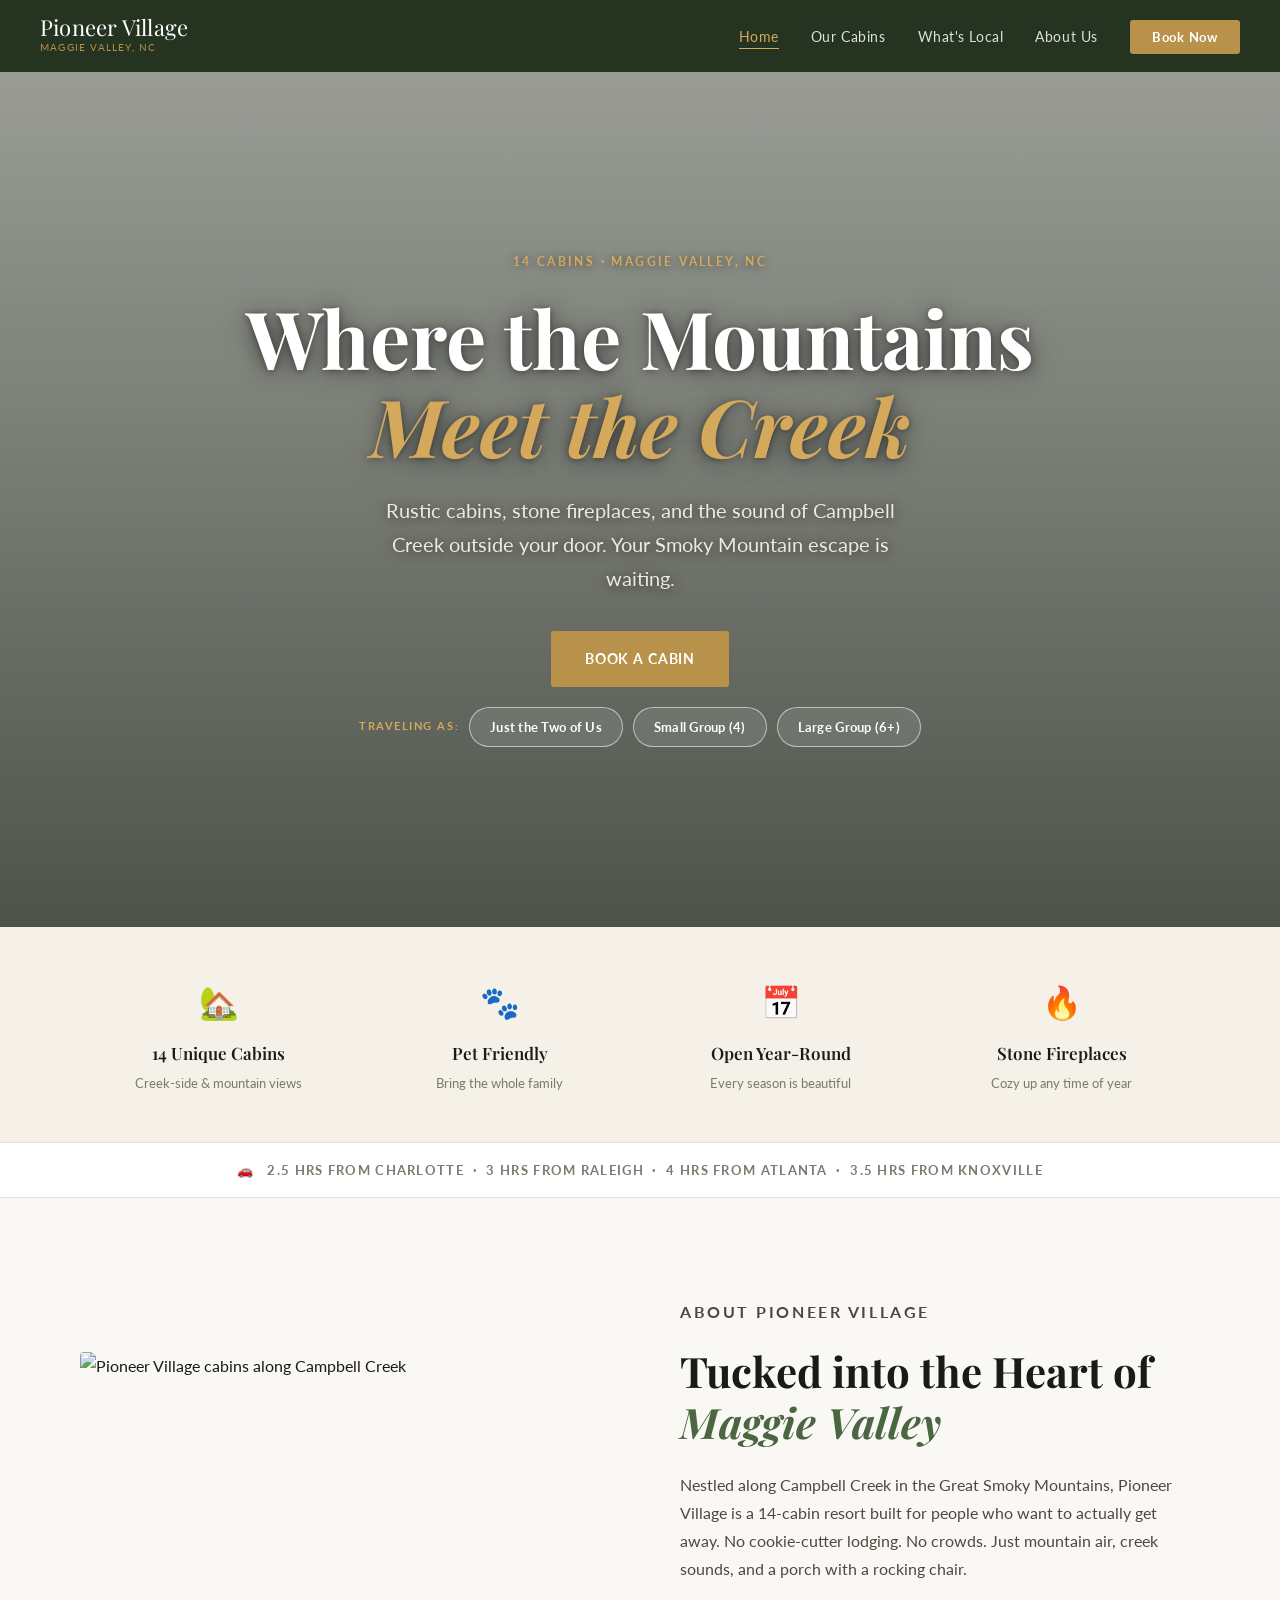
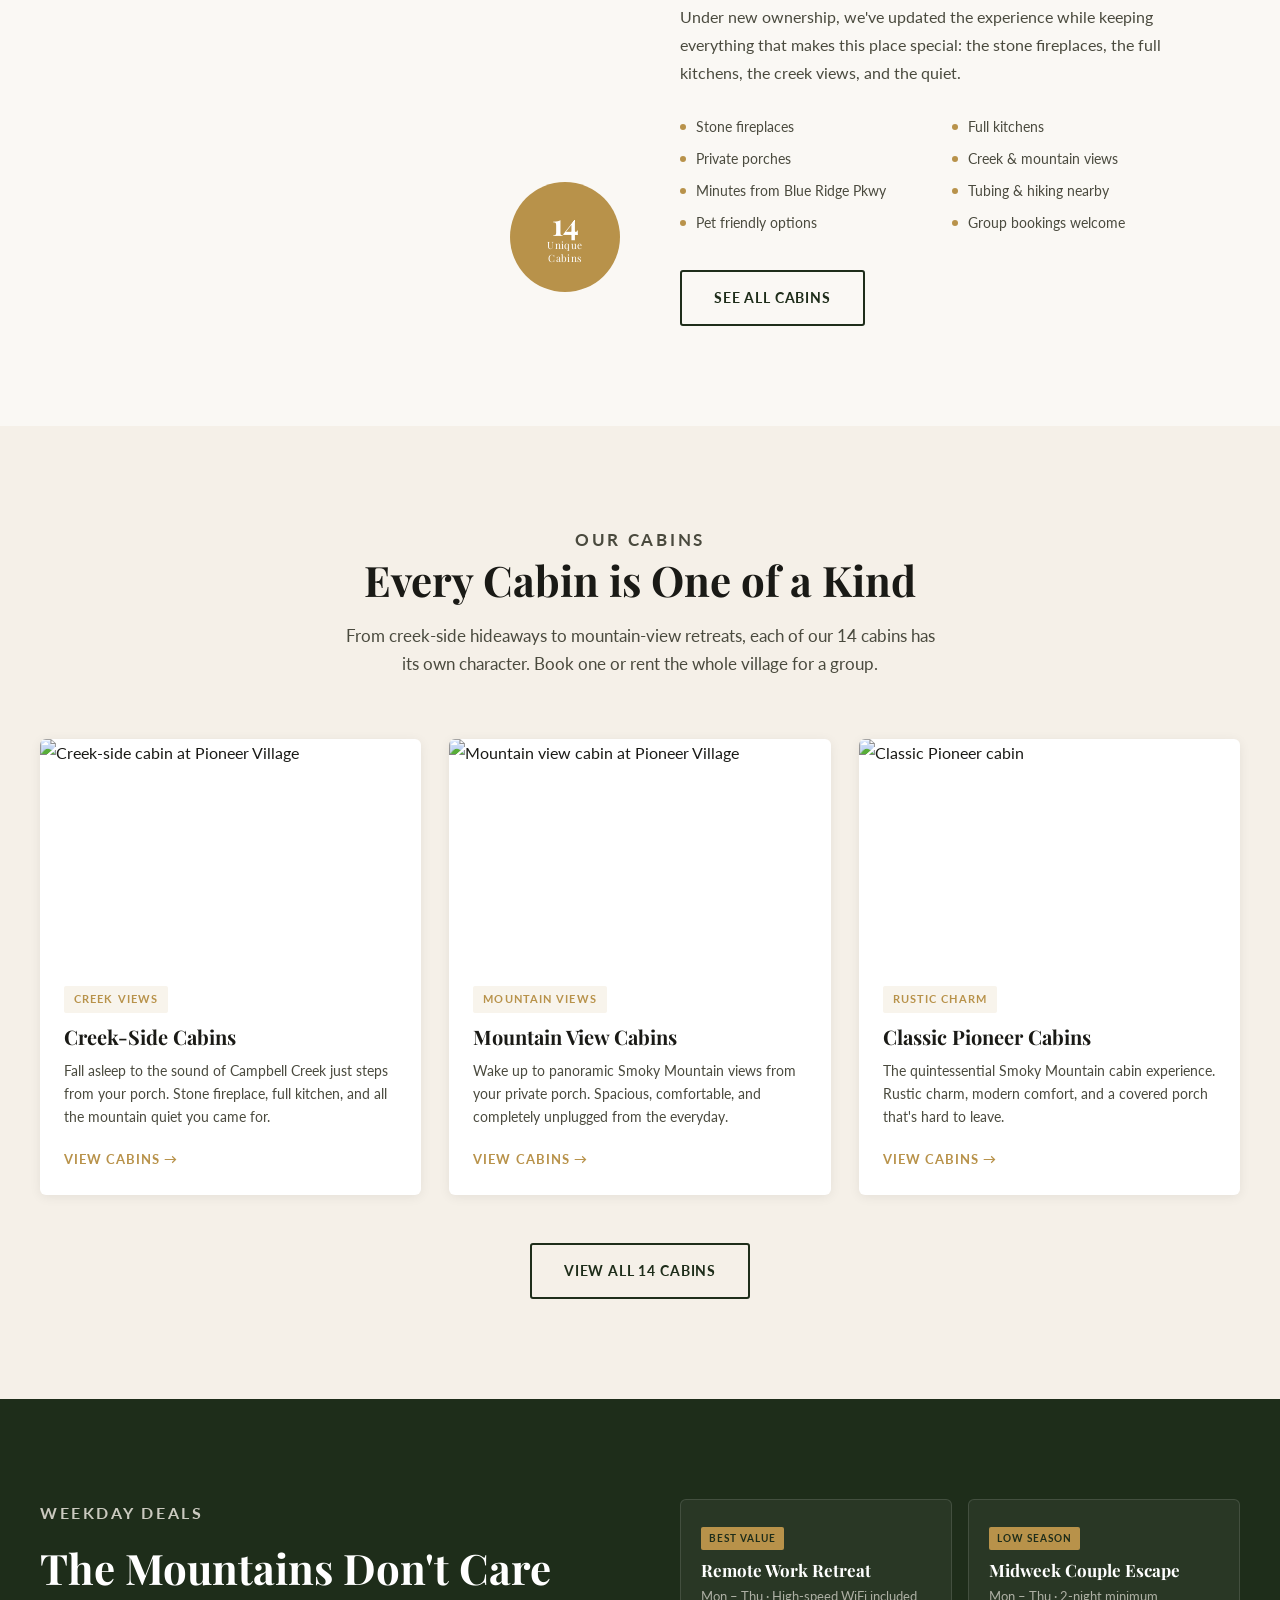
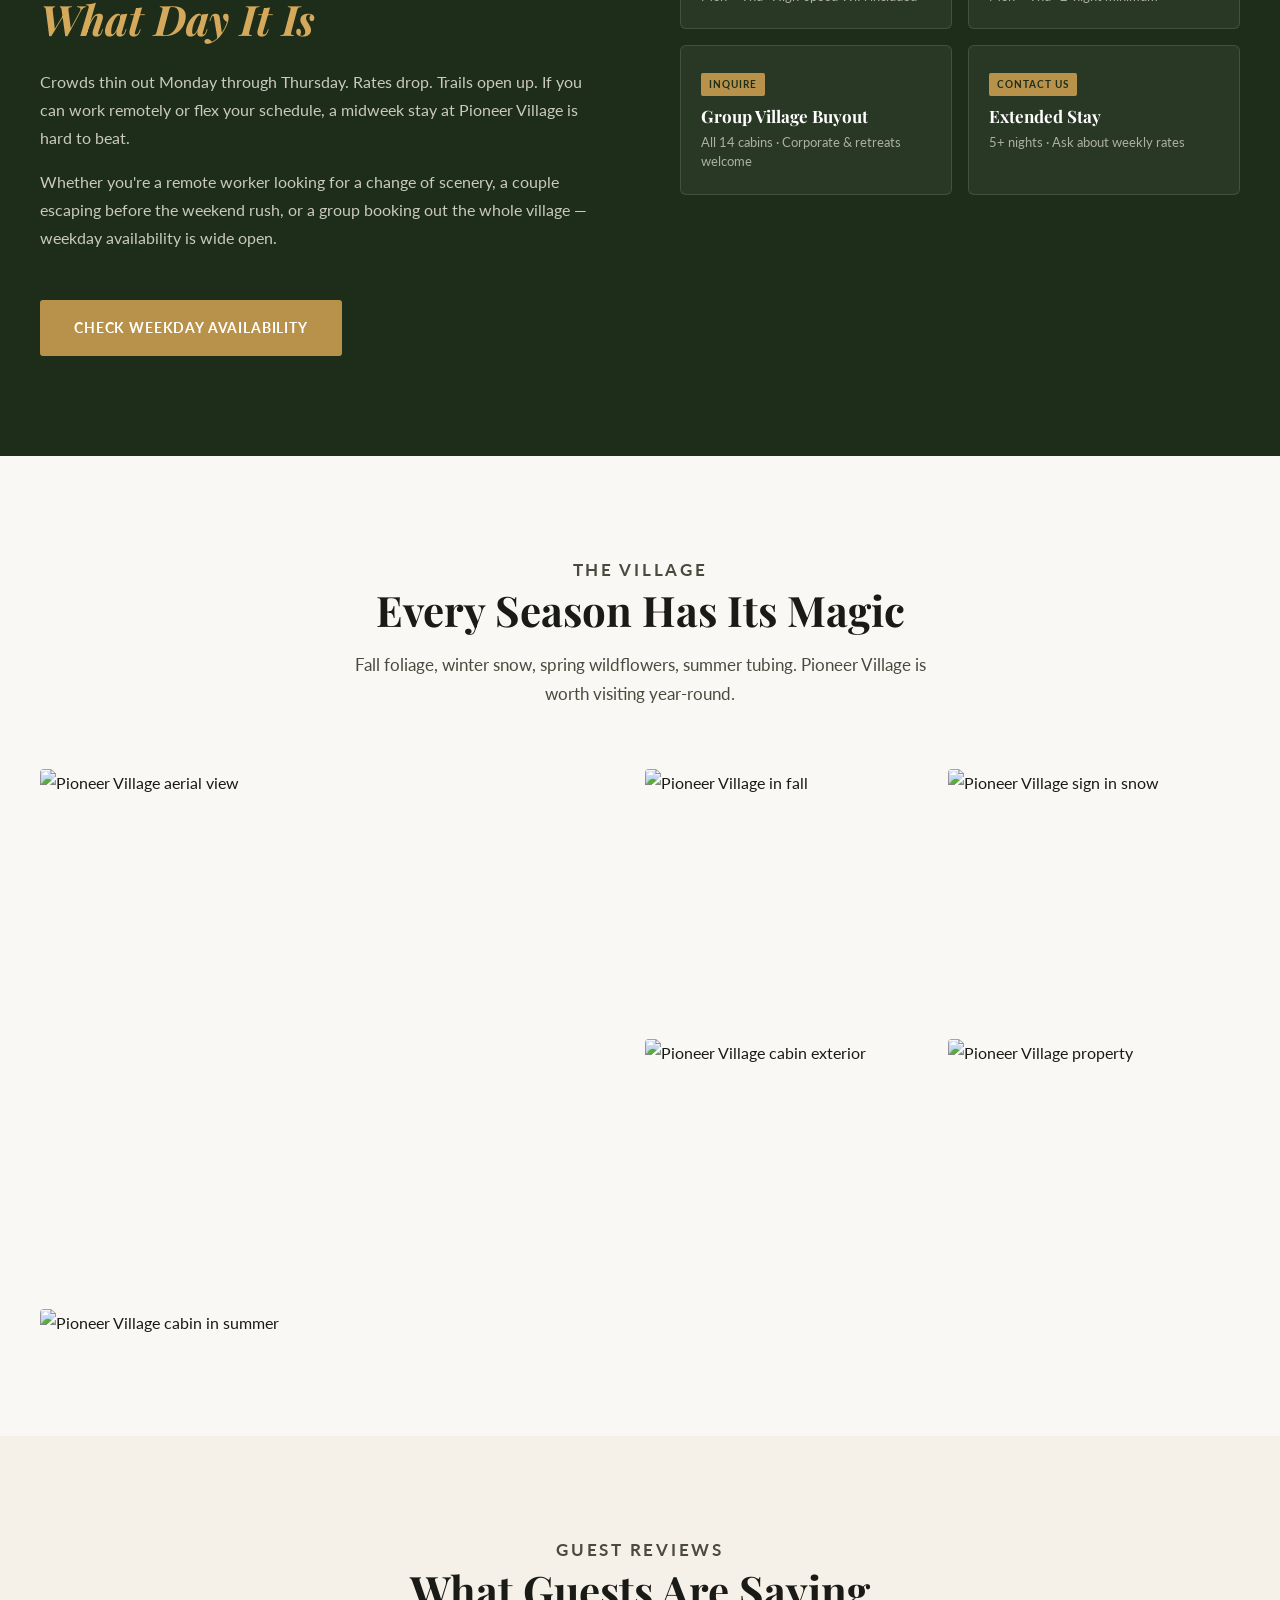
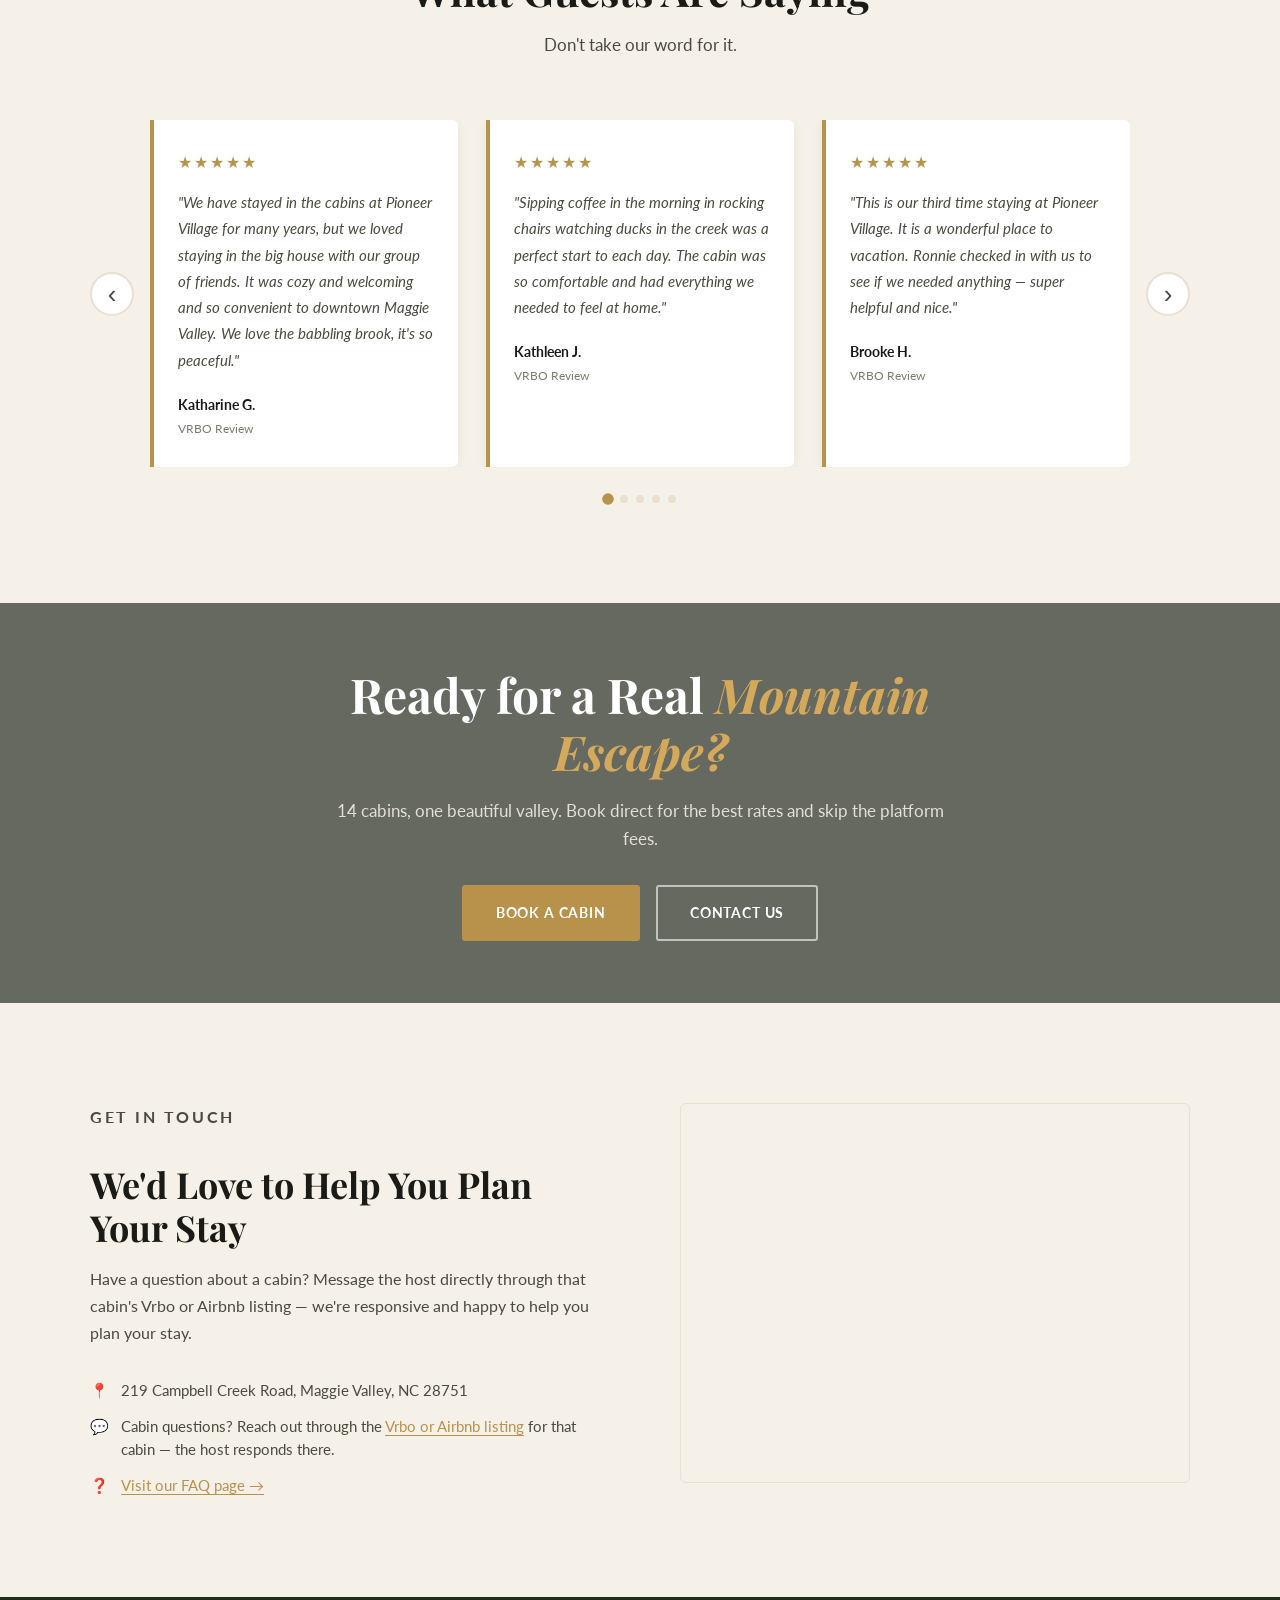
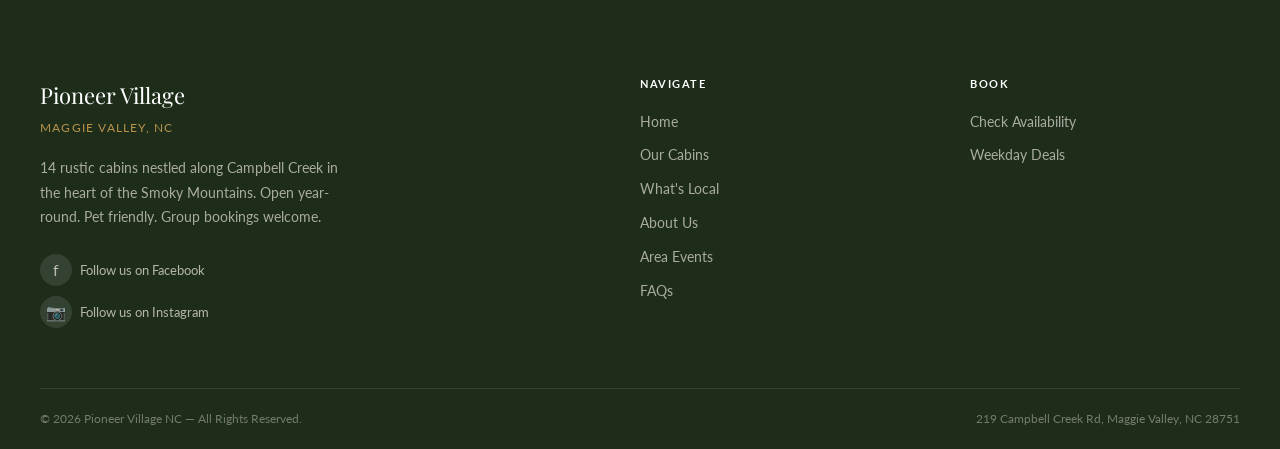
==== commit f191abc3: "Batch website updates — cabins, layout, contact, and UX fixes - Add dual Vrbo + Airbnb booking butto" ====
--- a/index.html
+++ b/index.html
@@ -17,6 +17,7 @@
     gtag('js', new Date());
     gtag('config', 'G-9MSBNZR5S1');
     gtag('config', 'AW-533649878');
+    gtag('config', 'AW-18100347740');
   </script>
   <!-- Meta Pixel -->
   <script>
@@ -36,7 +37,6 @@
     "name": "Pioneer Village NC",
     "description": "14-cabin resort along Campbell Creek in the Smoky Mountains of Maggie Valley, North Carolina. Stone fireplaces, creek-side and mountain-view cabins, open year-round.",
     "url": "https://pioneervillagenc.com",
-    "telephone": "+17046903838",
     "priceRange": "$$",
     "numberOfRooms": 14,
     "address": {
@@ -490,19 +490,15 @@
       <div class="contact-info">
         <p class="section-label">Get In Touch</p>
         <h2>We'd Love to Help You Plan Your Stay</h2>
-        <p>Have a question about cabin availability, group bookings, or local recommendations? Reach out and we'll get back to you quickly.</p>
+        <p>Have a question about a cabin? Message the host directly through that cabin's Vrbo or Airbnb listing — we're responsive and happy to help you plan your stay.</p>
         <ul class="contact-details">
           <li>
             <span>📍</span>
             <span>219 Campbell Creek Road, Maggie Valley, NC 28751</span>
           </li>
           <li>
-            <span>📞</span>
-            <span><a href="tel:+17046903838">(704) 690-3838</a></span>
-          </li>
-          <li>
-            <span>✉️</span>
-            <span><a href="mailto:pioneervillagemg@gmail.com">pioneervillagemg@gmail.com</a></span>
+            <span>💬</span>
+            <span>Cabin questions? Reach out through the <a href="our-cabins.html">Vrbo or Airbnb listing</a> for that cabin — the host responds there.</span>
           </li>
           <li>
             <span>❓</span>
@@ -699,7 +695,7 @@
     document.querySelectorAll('a[href*="vrbo.com"], a[href*="airbnb.com"]').forEach(function(el) {
       el.addEventListener('click', function() {
         if (typeof fbq === 'function') fbq('track', 'InitiateCheckout');
-        if (typeof gtag === 'function') gtag('event', 'begin_checkout');
+        if (typeof gtag === 'function') gtag('event', 'conversion', {'send_to': 'AW-18100347740/d_Q2CKPVgbQcENzG9bZD'});
       });
     });
   </script>
--- a/styles.css
+++ b/styles.css
@@ -1501,8 +1501,13 @@
   transition: max-height 0.35s ease;
 }
 
+.faq-item.open .faq-answer {
+  max-height: 400px;
+  padding-bottom: 18px;
+}
+
 .faq-answer-inner {
-  padding: 0 24px 22px;
+  padding: 0 24px 4px;
   font-size: 15px;
   color: var(--text-mid);
   line-height: 1.75;
@@ -1511,8 +1516,85 @@
   padding-left: 20px;
 }
 
-.faq-item.open .faq-answer {
-  max-height: 400px;
+/* ---- What's Local intro band ---- */
+.local-intro-band {
+  background: var(--forest-mid);
+  padding: 64px 40px;
+}
+.local-intro-grid {
+  max-width: 1100px;
+  margin: 0 auto;
+  display: grid;
+  grid-template-columns: repeat(3, 1fr);
+  gap: 48px;
+}
+.local-intro-item { text-align: center; }
+.local-intro-icon { font-size: 36px; margin-bottom: 16px; }
+.local-intro-item h4 {
+  font-family: 'Playfair Display', serif;
+  font-size: 17px;
+  color: var(--gold);
+  margin-bottom: 10px;
+}
+.local-intro-item p {
+  font-size: 15px;
+  line-height: 1.7;
+  color: rgba(255, 255, 255, 0.82);
+}
+
+/* ---- Cabin booking platform buttons ---- */
+.booking-buttons {
+  display: flex;
+  gap: 8px;
+  margin-top: auto;
+}
+.booking-buttons .btn {
+  flex: 1;
+  text-align: center;
+  font-size: 13px;
+  padding: 10px 8px;
+}
+.btn-vrbo {
+  display: inline-block;
+  background: #3D6ECC;
+  color: #fff;
+  border: 2px solid #3D6ECC;
+  border-radius: 4px;
+  font-family: 'Lato', sans-serif;
+  font-weight: 700;
+  font-size: 13px;
+  letter-spacing: 0.04em;
+  padding: 12px 16px;
+  transition: background 0.2s, border-color 0.2s;
+  cursor: pointer;
+}
+.btn-vrbo:hover { background: #2d5ab8; border-color: #2d5ab8; color: #fff; }
+.btn-airbnb {
+  display: inline-block;
+  background: #FF5A5F;
+  color: #fff;
+  border: 2px solid #FF5A5F;
+  border-radius: 4px;
+  font-family: 'Lato', sans-serif;
+  font-weight: 700;
+  font-size: 13px;
+  letter-spacing: 0.04em;
+  padding: 12px 16px;
+  transition: background 0.2s, border-color 0.2s;
+  cursor: pointer;
+}
+.btn-airbnb:hover { background: #e04850; border-color: #e04850; color: #fff; }
+
+/* ---- What's Local grid modifiers ---- */
+.events-grid--4col { grid-template-columns: repeat(4, 1fr) !important; }
+.events-grid--centered {
+  display: flex !important;
+  flex-wrap: wrap;
+  justify-content: center;
+}
+.events-grid--centered .event-card {
+  flex: 0 0 calc(33.33% - 16px);
+  max-width: calc(33.33% - 16px);
 }
 
 /* ---- Utility ---- */
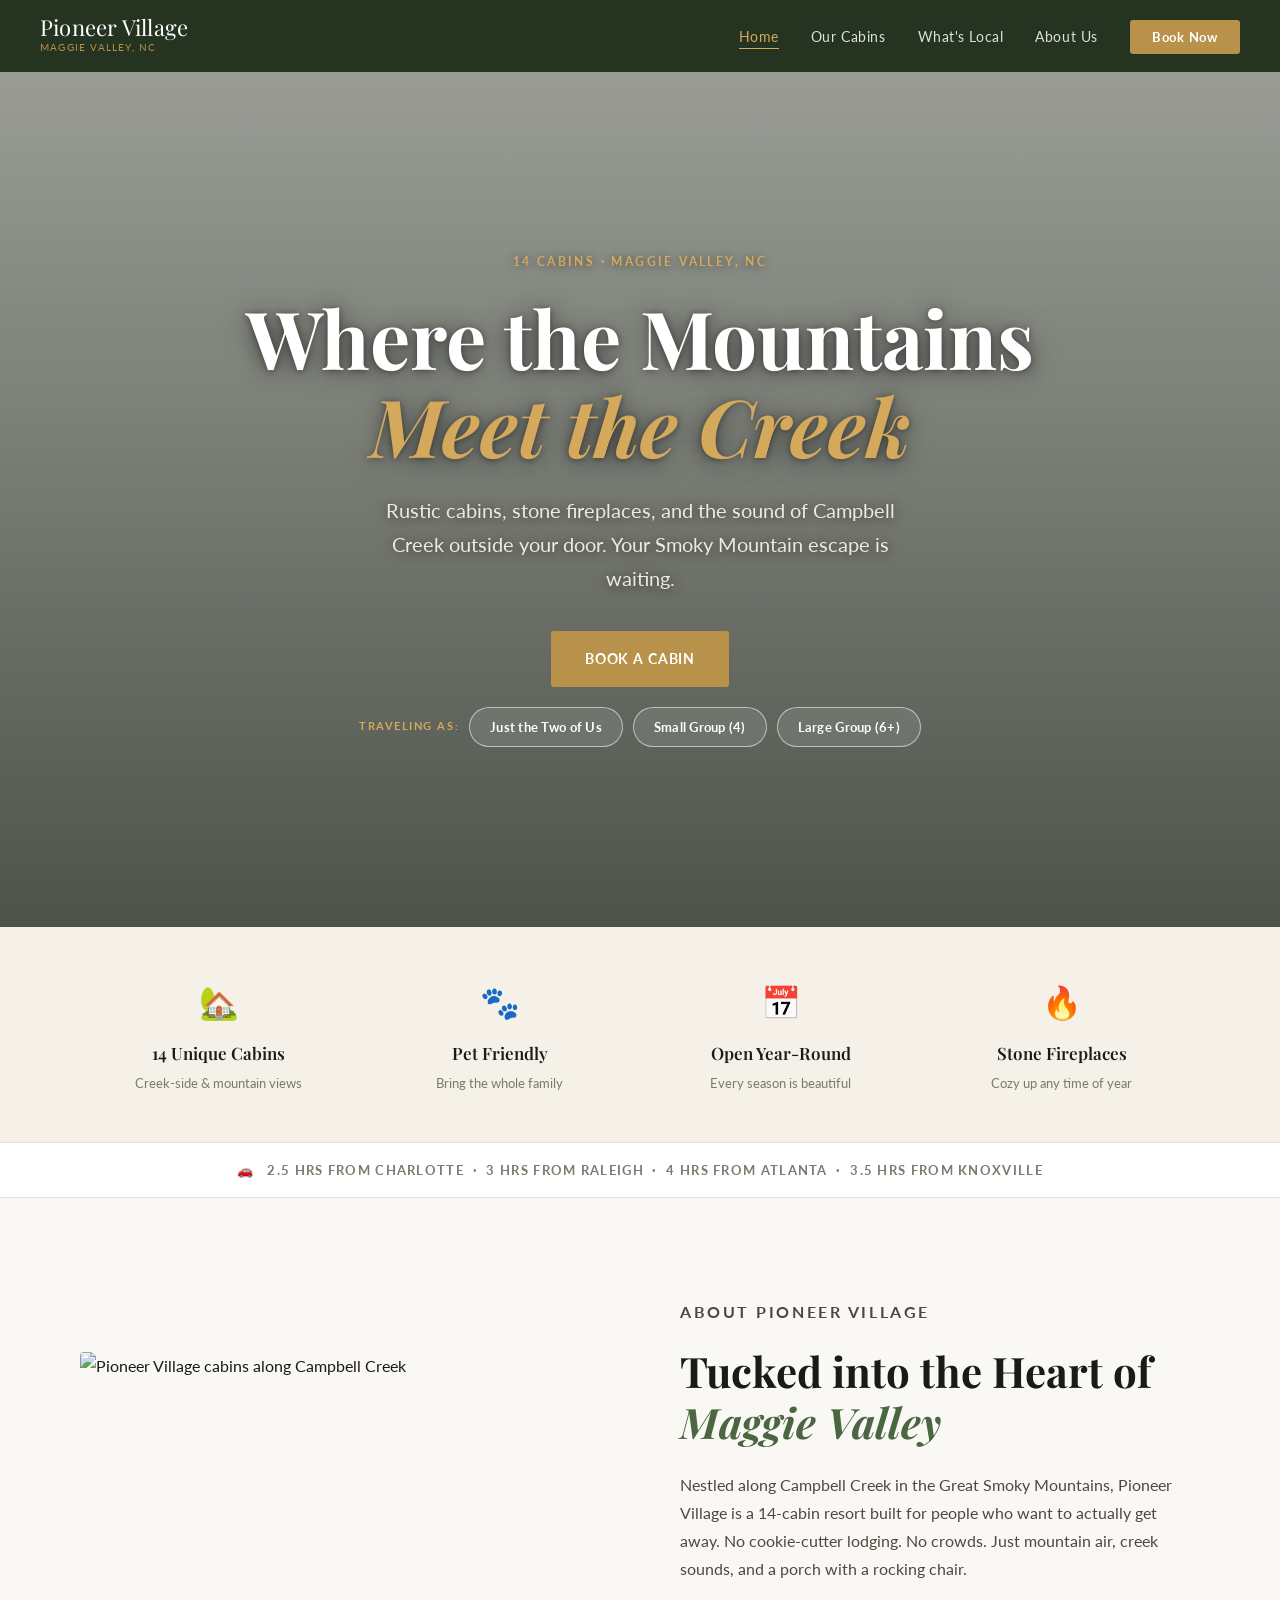
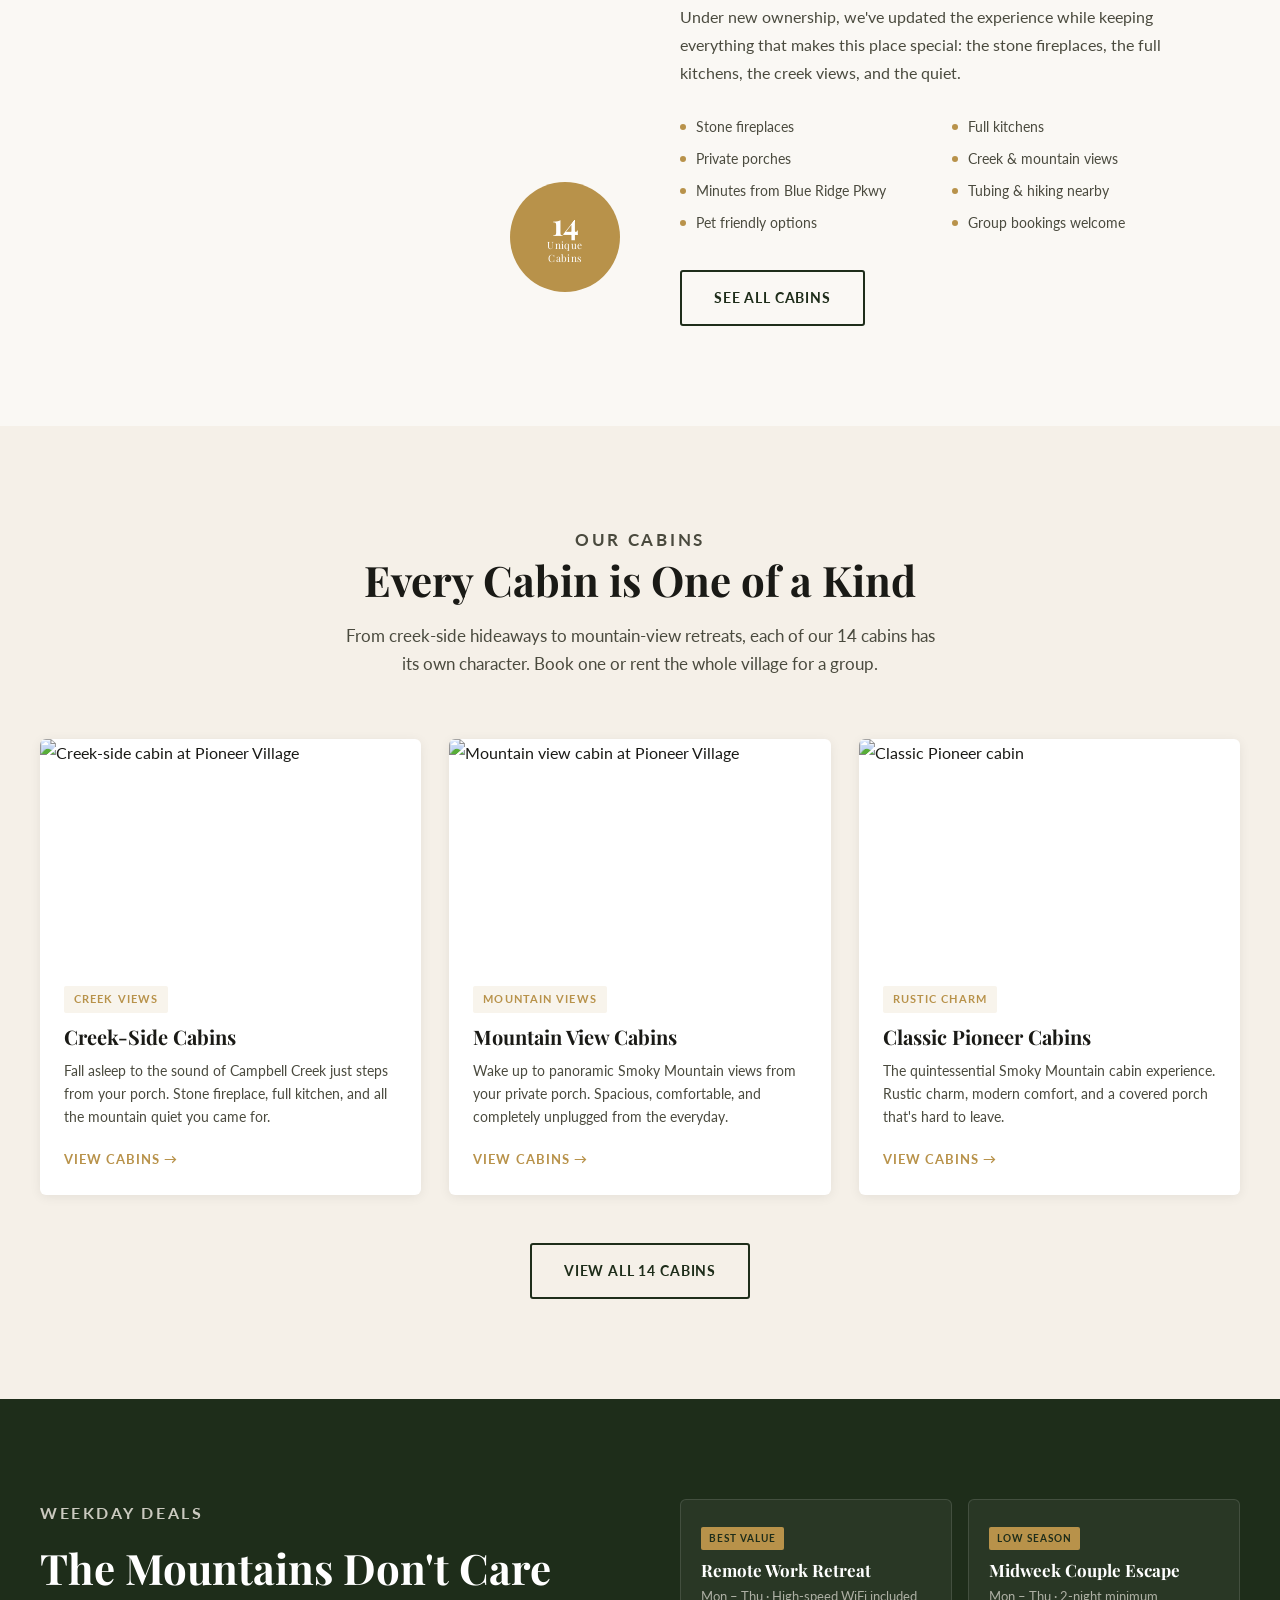
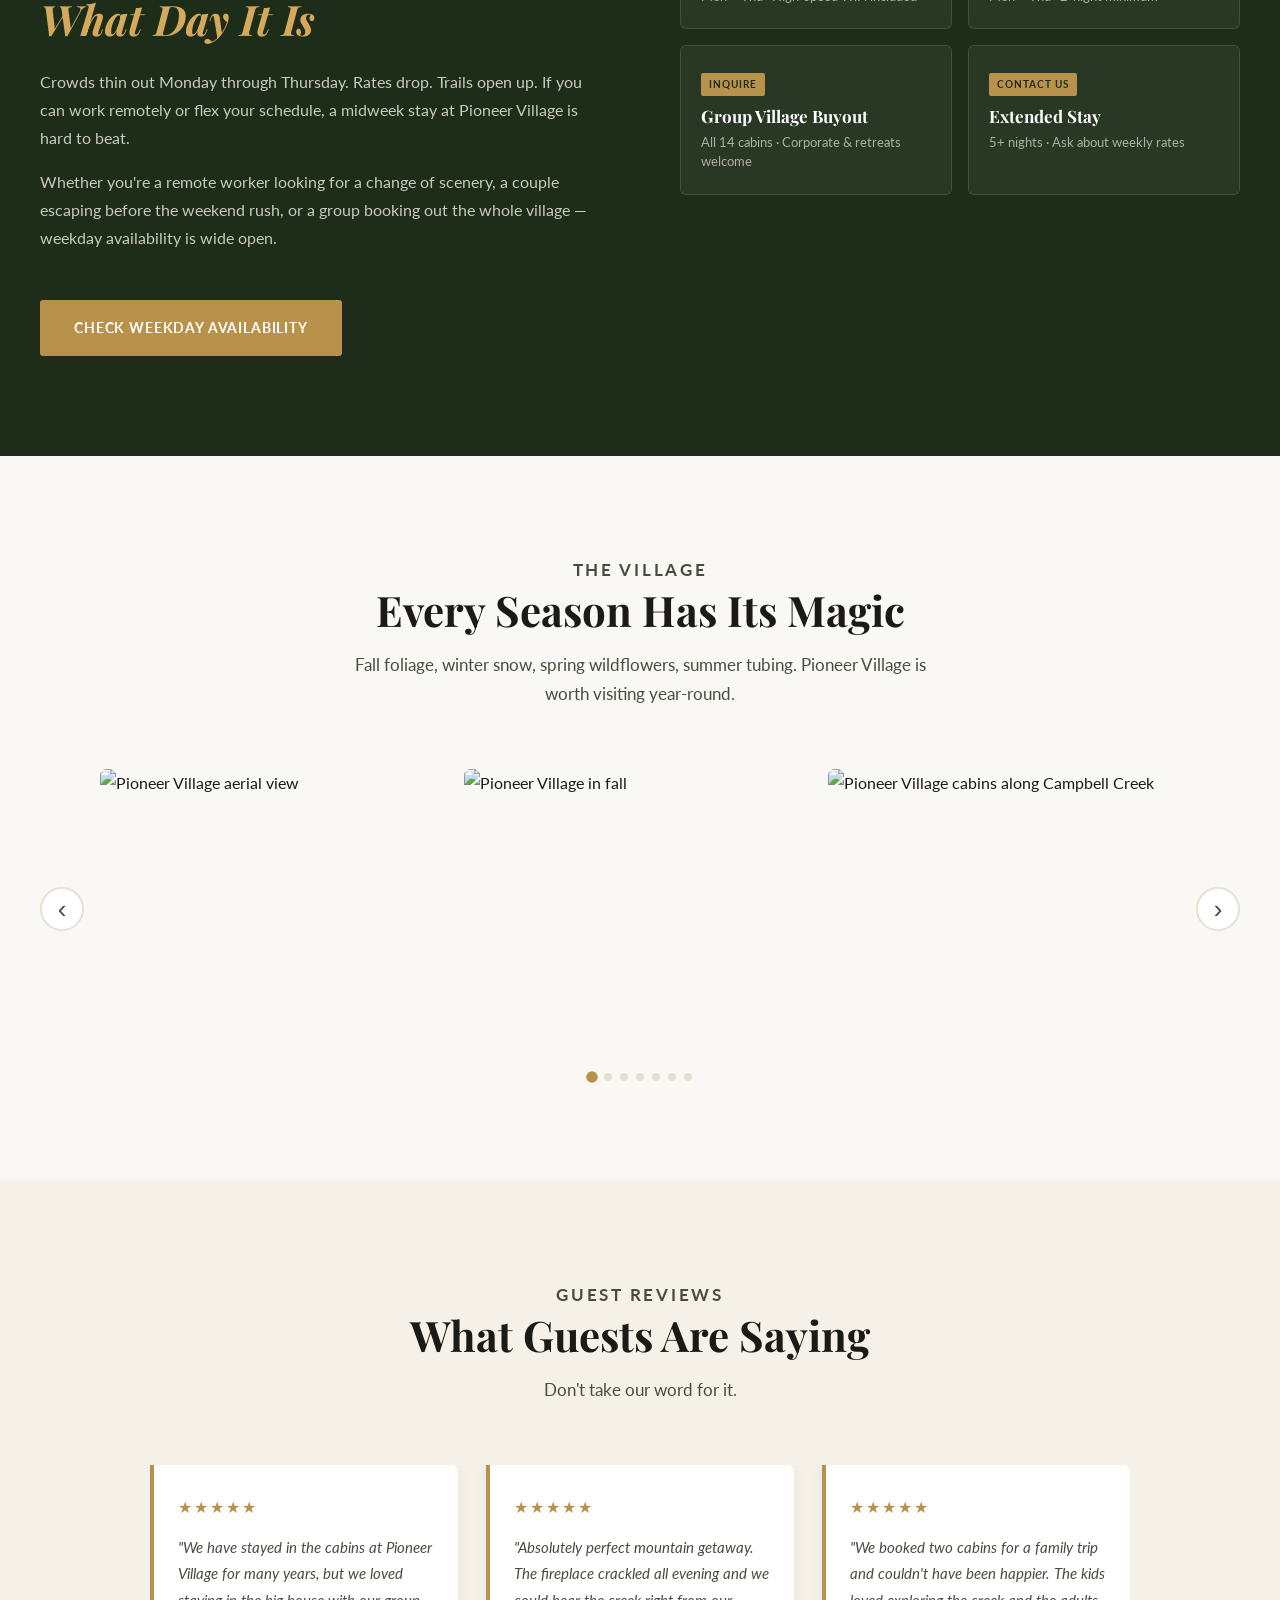
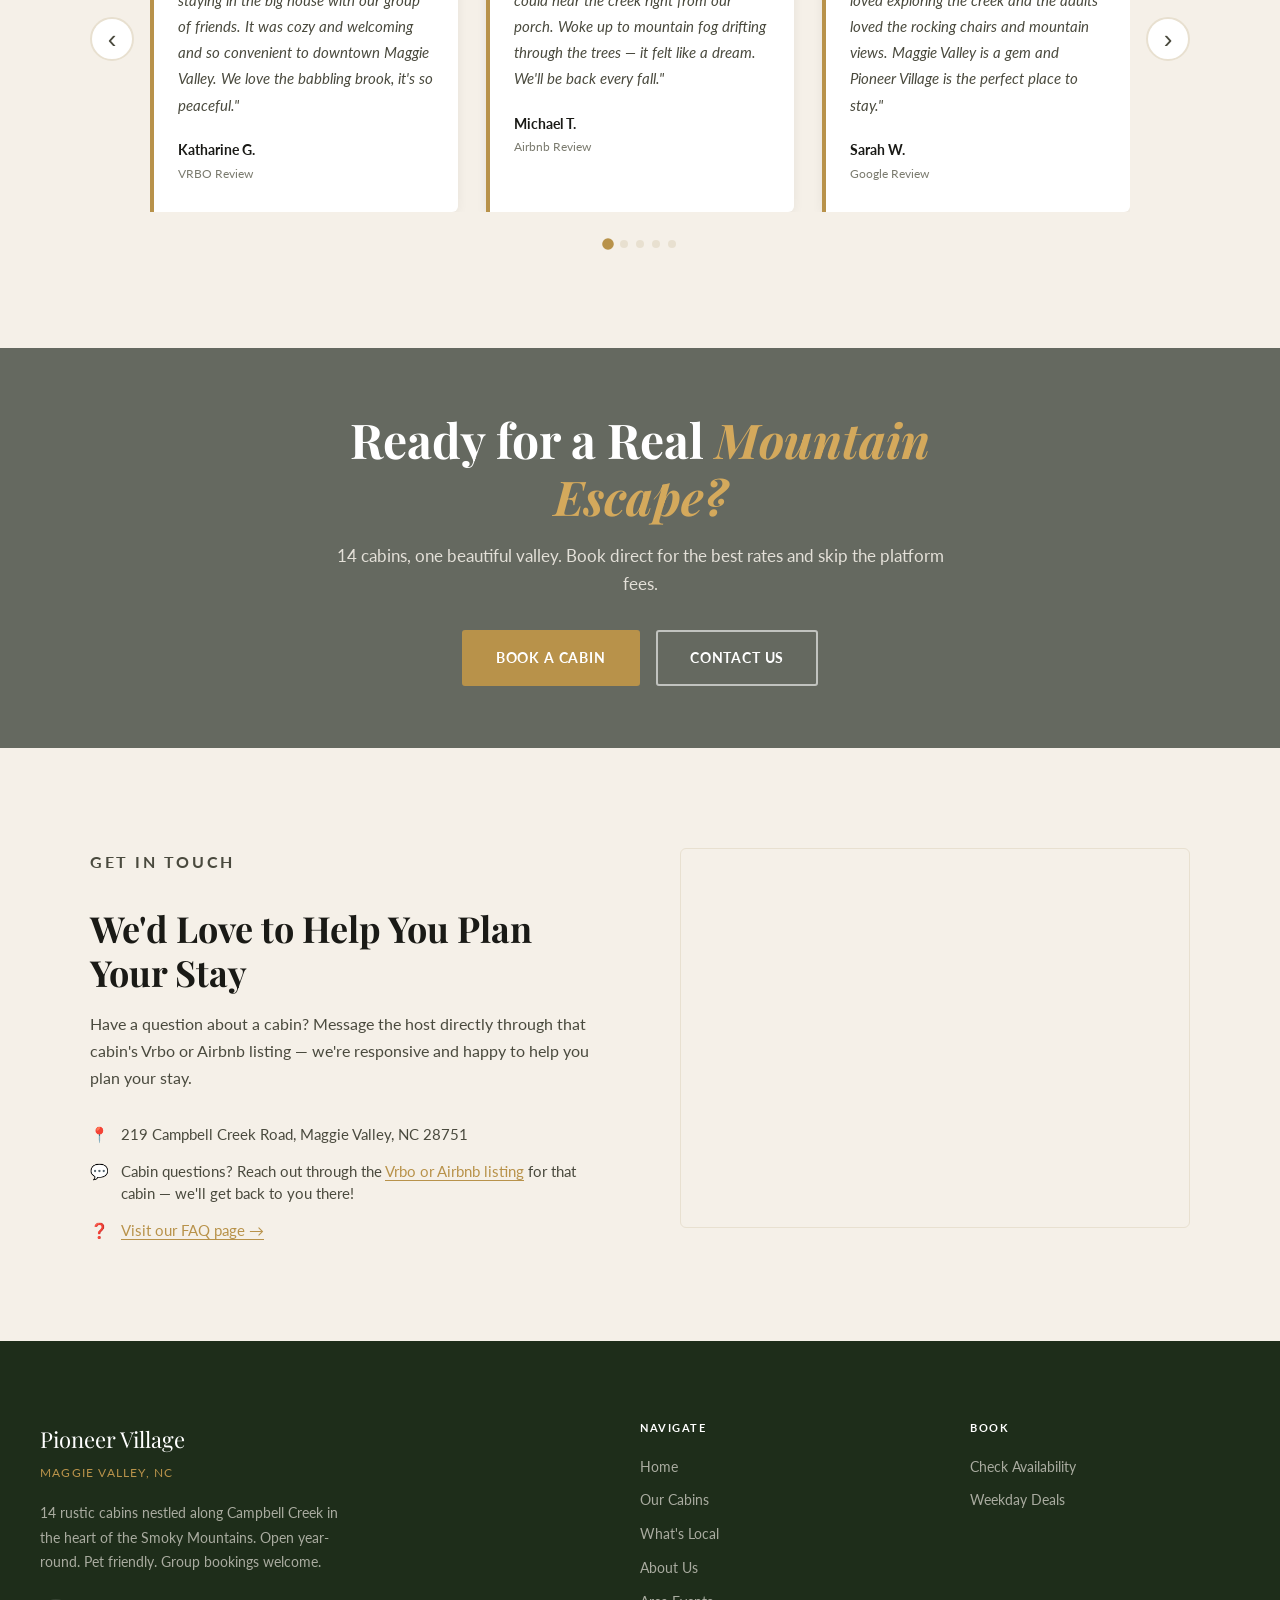
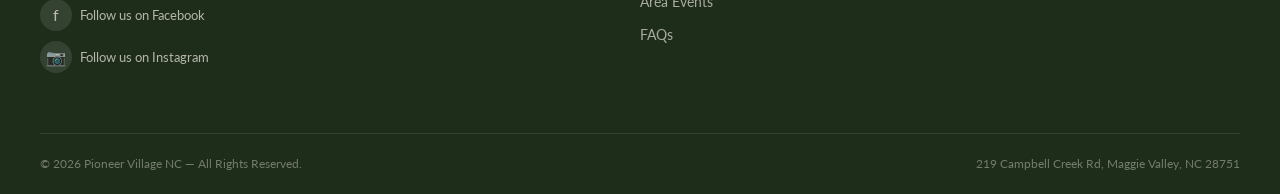
==== commit c8f87183: "13-fix batch: About Us, Events, Cabins, Home page updates About Us: - Replace duplicate email/Facebo" ====
--- a/index.html
+++ b/index.html
@@ -178,6 +178,42 @@
         font-size: 20px;
       }
     }
+
+    /* ---- Gallery Carousel ---- */
+    .gallery-carousel-outer {
+      position: relative;
+      display: flex;
+      align-items: center;
+      gap: 16px;
+      margin-top: 48px;
+    }
+    .gallery-carousel-track {
+      display: flex;
+      gap: 12px;
+      transition: transform 0.45s cubic-bezier(0.4, 0, 0.2, 1);
+      will-change: transform;
+    }
+    .gallery-carousel-slide {
+      flex: 0 0 calc((100% - 24px) / 3);
+      min-width: 0;
+      overflow: hidden;
+      border-radius: 6px;
+      height: 280px;
+    }
+    .gallery-carousel-slide img {
+      width: 100%;
+      height: 100%;
+      object-fit: cover;
+      transition: transform 0.4s ease;
+      display: block;
+    }
+    .gallery-carousel-slide:hover img { transform: scale(1.04); }
+    @media (max-width: 768px) {
+      .gallery-carousel-slide {
+        flex: 0 0 100%;
+        height: 220px;
+      }
+    }
   </style>
 </head>
 <body>
@@ -197,7 +233,7 @@
       <li><a href="whats-local.html">What's Local</a></li>
       <li><a href="about-us.html">About Us</a></li>
       <li>
-        <a href="our-cabins.html" class="nav-book-btn">Book Now</a>
+        <a href="our-cabins.html#cabin-grid" class="nav-book-btn">Book Now</a>
       </li>
     </ul>
   </nav>
@@ -211,7 +247,7 @@
       <h1>Where the Mountains<br><em>Meet the Creek</em></h1>
       <p class="hero-sub">Rustic cabins, stone fireplaces, and the sound of Campbell Creek outside your door. Your Smoky Mountain escape is waiting.</p>
       <div class="btn-group" style="justify-content:center;">
-        <a href="our-cabins.html" class="btn btn-gold">Book a Cabin</a>
+        <a href="our-cabins.html#cabin-grid" class="btn btn-gold">Book a Cabin</a>
       </div>
       <div class="hero-filters">
         <span class="hero-filter-label">Traveling as:</span>
@@ -373,26 +409,24 @@
         <h2>Every Season Has Its Magic</h2>
         <p>Fall foliage, winter snow, spring wildflowers, summer tubing. Pioneer Village is worth visiting year-round.</p>
       </div>
-      <div class="gallery-grid">
-        <div class="gallery-item gallery-item-large">
-          <img src="https://img1.wsimg.com/isteam/ip/b1d85c42-417b-4160-b510-30c57cd1ad48/PV_20website_20pic.JPG/:/rs=w:740,cg:true,m" alt="Pioneer Village aerial view" loading="lazy" />
-        </div>
-        <div class="gallery-item">
-          <img src="https://img1.wsimg.com/isteam/ip/b1d85c42-417b-4160-b510-30c57cd1ad48/PV_20in_20the_20fall.JPG/:/rs=w:370,cg:true,m" alt="Pioneer Village in fall" loading="lazy" />
-        </div>
-        <div class="gallery-item">
-          <img src="https://img1.wsimg.com/isteam/ip/b1d85c42-417b-4160-b510-30c57cd1ad48/pv_20sign_20snow.JPG/:/rs=w:370,cg:true,m" alt="Pioneer Village sign in snow" loading="lazy" />
-        </div>
-        <div class="gallery-item">
-          <img src="https://img1.wsimg.com/isteam/ip/b1d85c42-417b-4160-b510-30c57cd1ad48/IMG_8444.JPG/:/rs=w:370,cg:true,m" alt="Pioneer Village cabin exterior" loading="lazy" />
-        </div>
-        <div class="gallery-item">
-          <img src="https://img1.wsimg.com/isteam/ip/b1d85c42-417b-4160-b510-30c57cd1ad48/pv.jpg/:/cr=t:0%25,l:0%25,w:100%25,h:100%25/rs=w:370,cg:true" alt="Pioneer Village property" loading="lazy" />
-        </div>
-        <div class="gallery-item">
-          <img src="https://img1.wsimg.com/isteam/ip/b1d85c42-417b-4160-b510-30c57cd1ad48/20220830_133511.JPG/:/rs=w:370,cg:true,m" alt="Pioneer Village cabin in summer" loading="lazy" />
-        </div>
-      </div>
+      <div class="gallery-carousel-outer" id="gallery-carousel">
+        <button class="carousel-arrow carousel-prev" aria-label="Previous photos">&#8249;</button>
+        <div class="carousel-track-container">
+          <div class="gallery-carousel-track">
+            <div class="gallery-carousel-slide"><img src="https://img1.wsimg.com/isteam/ip/b1d85c42-417b-4160-b510-30c57cd1ad48/PV_20website_20pic.JPG/:/rs=w:600,cg:true,m" alt="Pioneer Village aerial view" loading="lazy" /></div>
+            <div class="gallery-carousel-slide"><img src="https://img1.wsimg.com/isteam/ip/b1d85c42-417b-4160-b510-30c57cd1ad48/PV_20in_20the_20fall.JPG/:/rs=w:600,cg:true,m" alt="Pioneer Village in fall" loading="lazy" /></div>
+            <div class="gallery-carousel-slide"><img src="https://img1.wsimg.com/isteam/ip/b1d85c42-417b-4160-b510-30c57cd1ad48/20220830_133452.JPG/:/cr=t:13.52%25,l:0%25,w:84.75%25,h:84.75%25/rs=w:600,cg:true,m" alt="Pioneer Village cabins along Campbell Creek" loading="lazy" /></div>
+            <div class="gallery-carousel-slide"><img src="https://img1.wsimg.com/isteam/ip/b1d85c42-417b-4160-b510-30c57cd1ad48/IMG_8444.JPG/:/rs=w:600,cg:true,m" alt="Pioneer Village cabin exterior" loading="lazy" /></div>
+            <div class="gallery-carousel-slide"><img src="https://img1.wsimg.com/isteam/ip/b1d85c42-417b-4160-b510-30c57cd1ad48/pv_20sign_20snow.JPG/:/rs=w:600,cg:true,m" alt="Pioneer Village sign in snow" loading="lazy" /></div>
+            <div class="gallery-carousel-slide"><img src="https://img1.wsimg.com/isteam/ip/b1d85c42-417b-4160-b510-30c57cd1ad48/IMG_8445.JPG/:/rs=w:600,cg:true,m" alt="Cabin 5 at Pioneer Village" loading="lazy" /></div>
+            <div class="gallery-carousel-slide"><img src="https://img1.wsimg.com/isteam/ip/b1d85c42-417b-4160-b510-30c57cd1ad48/20220830_133511.JPG/:/rs=w:600,cg:true,m" alt="Pioneer Village cabin in summer" loading="lazy" /></div>
+            <div class="gallery-carousel-slide"><img src="https://img1.wsimg.com/isteam/ip/b1d85c42-417b-4160-b510-30c57cd1ad48/pv.jpg/:/rs=w:600,cg:true" alt="Pioneer Village property" loading="lazy" /></div>
+            <div class="gallery-carousel-slide"><img src="https://img1.wsimg.com/isteam/ip/b1d85c42-417b-4160-b510-30c57cd1ad48/IMG_8447.JPG/:/rs=w:600,cg:true,m" alt="Cabin 10 at Pioneer Village" loading="lazy" /></div>
+          </div>
+        </div>
+        <button class="carousel-arrow carousel-next" aria-label="Next photos">&#8250;</button>
+      </div>
+      <div class="carousel-dots" id="gallery-dots" style="margin-top:24px;" role="tablist" aria-label="Gallery slides"></div>
     </div>
   </section>
 
@@ -420,20 +454,6 @@
 
             <div class="review-card">
               <div class="review-stars">★★★★★</div>
-              <p class="review-text">"Sipping coffee in the morning in rocking chairs watching ducks in the creek was a perfect start to each day. The cabin was so comfortable and had everything we needed to feel at home."</p>
-              <div class="review-author">Kathleen J.</div>
-              <div class="review-source">VRBO Review</div>
-            </div>
-
-            <div class="review-card">
-              <div class="review-stars">★★★★★</div>
-              <p class="review-text">"This is our third time staying at Pioneer Village. It is a wonderful place to vacation. Ronnie checked in with us to see if we needed anything — super helpful and nice."</p>
-              <div class="review-author">Brooke H.</div>
-              <div class="review-source">VRBO Review</div>
-            </div>
-
-            <div class="review-card">
-              <div class="review-stars">★★★★★</div>
               <p class="review-text">"Absolutely perfect mountain getaway. The fireplace crackled all evening and we could hear the creek right from our porch. Woke up to mountain fog drifting through the trees — it felt like a dream. We'll be back every fall."</p>
               <div class="review-author">Michael T.</div>
               <div class="review-source">Airbnb Review</div>
@@ -448,9 +468,23 @@
 
             <div class="review-card">
               <div class="review-stars">★★★★★</div>
+              <p class="review-text">"Sipping coffee in the morning in rocking chairs watching ducks in the creek was a perfect start to each day. The cabin was so comfortable and had everything we needed to feel at home."</p>
+              <div class="review-author">Kathleen J.</div>
+              <div class="review-source">VRBO Review</div>
+            </div>
+
+            <div class="review-card">
+              <div class="review-stars">★★★★★</div>
               <p class="review-text">"Stayed here for a long weekend with my partner and it exceeded every expectation. The cabin was cozy and well-equipped, the stone fireplace was everything we hoped for, and being steps from the creek made it feel completely removed from everyday life."</p>
               <div class="review-author">James R.</div>
               <div class="review-source">Airbnb Review</div>
+            </div>
+
+            <div class="review-card">
+              <div class="review-stars">★★★★★</div>
+              <p class="review-text">"This is our third time staying at Pioneer Village. It is a wonderful place to vacation. Ronnie checked in with us to see if we needed anything — super helpful and nice."</p>
+              <div class="review-author">Brooke H.</div>
+              <div class="review-source">VRBO Review</div>
             </div>
 
             <div class="review-card">
@@ -498,7 +532,7 @@
           </li>
           <li>
             <span>💬</span>
-            <span>Cabin questions? Reach out through the <a href="our-cabins.html">Vrbo or Airbnb listing</a> for that cabin — the host responds there.</span>
+            <span>Cabin questions? Reach out through the <a href="our-cabins.html#cabin-grid">Vrbo or Airbnb listing</a> for that cabin — we'll get back to you there!</span>
           </li>
           <li>
             <span>❓</span>
@@ -691,6 +725,66 @@
   </script>
 
   <script>
+    // ---- Gallery Carousel ----
+    (function () {
+      var gc       = document.getElementById('gallery-carousel');
+      var track    = gc.querySelector('.gallery-carousel-track');
+      var slides   = Array.from(track.querySelectorAll('.gallery-carousel-slide'));
+      var prevBtn  = gc.querySelector('.carousel-prev');
+      var nextBtn  = gc.querySelector('.carousel-next');
+      var dotsWrap = document.getElementById('gallery-dots');
+      var TOTAL    = slides.length;
+      var GAP      = 12;
+      var current  = 0;
+
+      function visible() { return window.innerWidth <= 768 ? 1 : 3; }
+      function maxIdx()  { return TOTAL - visible(); }
+      function slideW()  { return slides[0].offsetWidth + GAP; }
+
+      function buildDots() {
+        dotsWrap.innerHTML = '';
+        for (var i = 0; i <= maxIdx(); i++) {
+          (function(idx) {
+            var btn = document.createElement('button');
+            btn.className = 'carousel-dot';
+            btn.setAttribute('aria-label', 'Slide ' + (idx + 1));
+            btn.addEventListener('click', function() { goTo(idx); });
+            dotsWrap.appendChild(btn);
+          })(i);
+        }
+      }
+
+      function syncDots() {
+        dotsWrap.querySelectorAll('.carousel-dot').forEach(function(d, i) {
+          d.classList.toggle('active', i === current);
+        });
+      }
+
+      function goTo(i) {
+        var max = maxIdx();
+        current = ((i % (max + 1)) + (max + 1)) % (max + 1);
+        track.style.transform = 'translateX(-' + (current * slideW()) + 'px)';
+        syncDots();
+      }
+
+      prevBtn.addEventListener('click', function() { goTo(current - 1); });
+      nextBtn.addEventListener('click', function() { goTo(current + 1); });
+
+      var resizeTimer;
+      window.addEventListener('resize', function() {
+        clearTimeout(resizeTimer);
+        resizeTimer = setTimeout(function() {
+          buildDots();
+          goTo(Math.min(current, maxIdx()));
+        }, 150);
+      });
+
+      buildDots();
+      goTo(0);
+    })();
+  </script>
+
+  <script>
     // Fire conversion events when a visitor clicks any VRBO or Airbnb booking link
     document.querySelectorAll('a[href*="vrbo.com"], a[href*="airbnb.com"]').forEach(function(el) {
       el.addEventListener('click', function() {
--- a/styles.css
+++ b/styles.css
@@ -2,7 +2,7 @@
    Pioneer Village — Shared Stylesheet
    ============================================================ */
 
-@import url('https://fonts.googleapis.com/css2?family=Playfair+Display:ital,wght@0,400;0,600;0,700;1,400;1,600&family=Lato:wght@300;400;700&display=swap');
+@import url('https://fonts.googleapis.com/css2?family=Playfair+Display:ital,wght@0,400;0,600;0,700;1,400;1,600&family=Lato:wght@300;400;700&family=Inter:wght@700&family=DM+Sans:wght@700&display=swap');
 
 /* ---- Variables ---- */
 :root {
@@ -695,19 +695,29 @@
 
 .cabin-features {
   list-style: none;
-  display: flex;
-  flex-wrap: wrap;
-  gap: 6px;
+  display: grid;
+  grid-template-columns: 1fr 1fr;
+  gap: 5px 12px;
   margin-bottom: 20px;
 }
 
 .cabin-features li {
   font-size: 12px;
-  background: var(--cream);
   color: var(--text-mid);
-  padding: 4px 10px;
-  border-radius: 2px;
-  border: 1px solid var(--stone);
+  display: flex;
+  align-items: center;
+  gap: 6px;
+  background: none;
+  border: none;
+  padding: 0;
+}
+
+.cabin-features li::before {
+  content: '✓';
+  color: var(--gold);
+  font-weight: 700;
+  font-size: 11px;
+  flex-shrink: 0;
 }
 
 .cabin-card-renovation {
@@ -1313,12 +1323,10 @@
 
 /* ---- About Page ---- */
 .about-page-section {
-  padding: 100px 40px;
-  max-width: 1200px;
-  margin: 0 auto;
+  padding: 100px 6%;
   display: grid;
-  grid-template-columns: 1fr 1fr;
-  gap: 80px;
+  grid-template-columns: 1fr 1.1fr;
+  gap: 60px;
   align-items: center;
 }
 
@@ -1556,29 +1564,29 @@
 }
 .btn-vrbo {
   display: inline-block;
-  background: #3D6ECC;
+  background: #1A56DB;
   color: #fff;
-  border: 2px solid #3D6ECC;
+  border: 2px solid #1A56DB;
   border-radius: 4px;
-  font-family: 'Lato', sans-serif;
+  font-family: 'Inter', 'Lato', sans-serif;
   font-weight: 700;
   font-size: 13px;
-  letter-spacing: 0.04em;
+  letter-spacing: 0.01em;
   padding: 12px 16px;
   transition: background 0.2s, border-color 0.2s;
   cursor: pointer;
 }
-.btn-vrbo:hover { background: #2d5ab8; border-color: #2d5ab8; color: #fff; }
+.btn-vrbo:hover { background: #1445b8; border-color: #1445b8; color: #fff; }
 .btn-airbnb {
   display: inline-block;
   background: #FF5A5F;
   color: #fff;
   border: 2px solid #FF5A5F;
   border-radius: 4px;
-  font-family: 'Lato', sans-serif;
+  font-family: 'DM Sans', 'Lato', sans-serif;
   font-weight: 700;
   font-size: 13px;
-  letter-spacing: 0.04em;
+  letter-spacing: 0.01em;
   padding: 12px 16px;
   transition: background 0.2s, border-color 0.2s;
   cursor: pointer;
